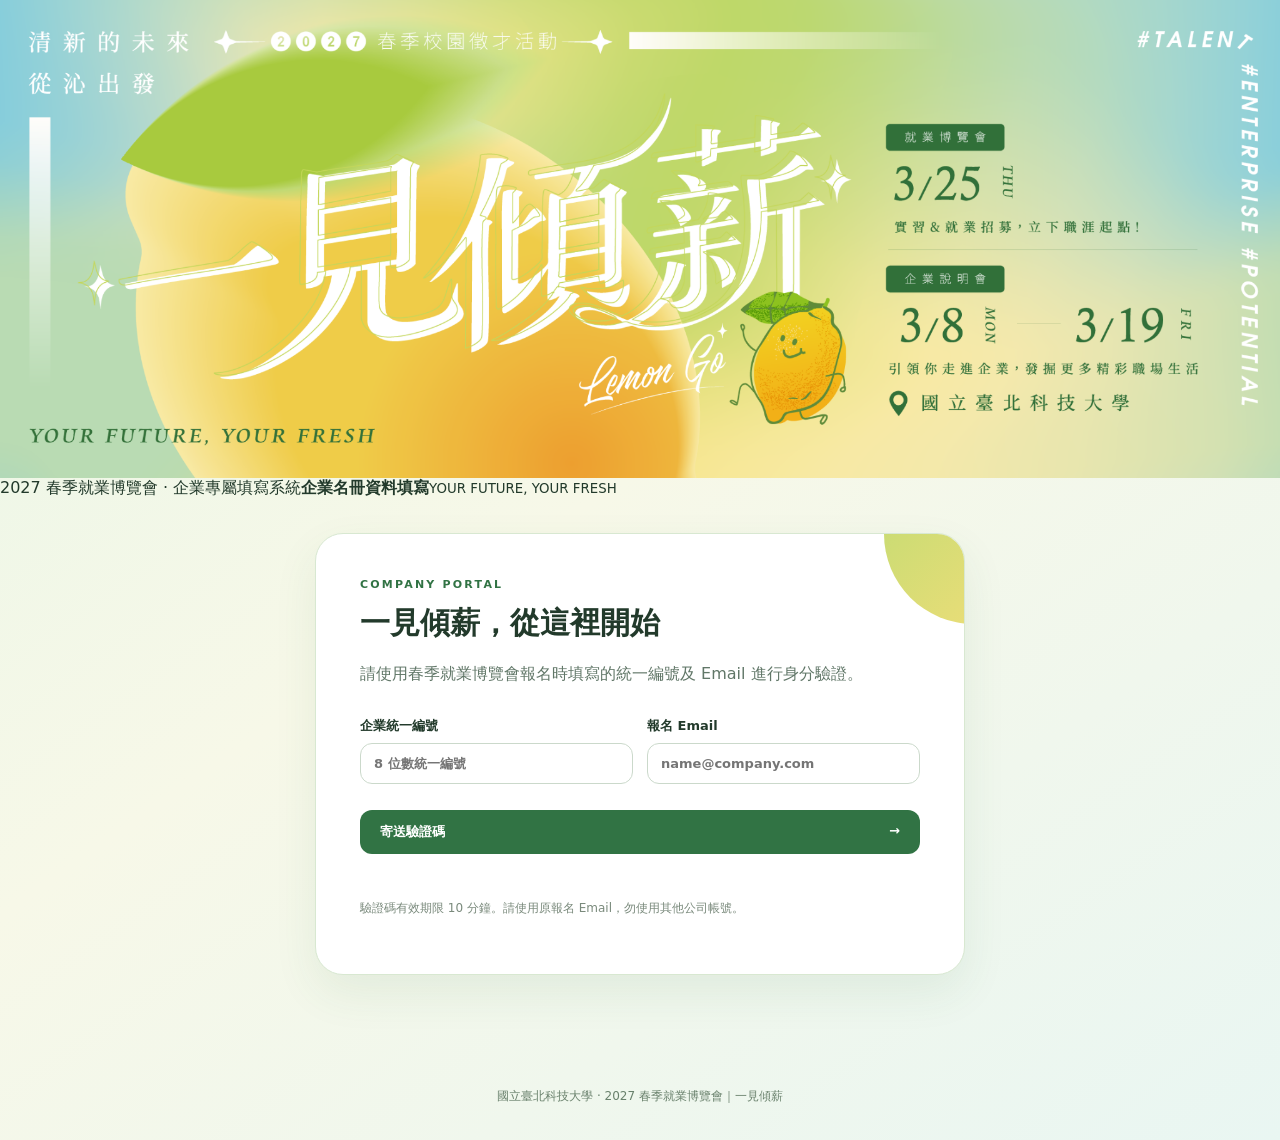
==== index.html @ 6a174ac6 "Update index.html" ====
<!doctype html><html lang="zh-Hant"><head><meta charset="utf-8"><meta name="viewport" content="width=device-width,initial-scale=1"><meta name="theme-color" content="#317344"><title>一見傾薪｜2027 春季企業名冊</title><link rel="stylesheet" href="style.css"></head><body>
<header class="hero"><div class="hero-inner"><img src="banner.png" alt="2027 春季就業博覽會 一見傾薪 主視覺"></div></header>
<div class="portal-heading"><span>2027 春季就業博覽會 · 企業專屬填寫系統</span><strong>企業名冊資料填寫</strong><small>YOUR FUTURE, YOUR FRESH</small><span id="userBadge" class="user-badge" hidden></span></div>
<main>
<section id="login" class="login-card"><div class="eyebrow">COMPANY PORTAL</div><h1>一見傾薪，從這裡開始</h1><p class="muted">請使用春季就業博覽會報名時填寫的統一編號及 Email 進行身分驗證。</p><div class="formgrid"><label>企業統一編號<input id="tax" inputmode="numeric" maxlength="8" autocomplete="off" placeholder="8 位數統一編號"></label><label>報名 Email<input id="email" type="email" placeholder="name@company.com"></label></div><button id="sendOtp" class="primary">寄送驗證碼 <span>→</span></button><div id="otpSection" hidden><div class="divider"></div><label>電子郵件驗證碼<input id="otp" inputmode="numeric" maxlength="6" placeholder="請輸入 6 位數驗證碼"></label><button id="verify" class="primary">驗證並進入編輯</button></div><p id="loginMsg" class="message" role="status"></p><p class="footnote">驗證碼有效期限 10 分鐘。請使用原報名 Email，勿使用其他公司帳號。</p></section>
<section id="workspace" hidden><div class="workspace-head"><div><div class="eyebrow">DIRECTORY EDITOR</div><h1 id="companyHeading">企業名冊資料</h1><p class="muted">完成填寫後，可預覽印刷版及線上版，並先儲存草稿。</p></div><div class="actionbar"><button id="saveDraft" class="secondary">儲存草稿</button><button id="submit" class="primary">正式送出 →</button><button id="logout" class="ghost">登出</button></div></div><div class="layout"><div class="editor">
<div class="section-title"><span>01</span><h2>企業基本資料</h2></div><div class="formgrid"><label>企業名稱<input id="companyName" disabled></label><label>徵才資訊網址<input id="recruitUrl" type="url" placeholder="https://...（產生 QR Code）"></label></div>
<label class="fieldlabel">產業類別 <em>單選</em></label><div id="industries" class="chips"></div>
<label class="fieldlabel">需求科系 <em>最多 6 項，亦可選不限科系</em></label><div id="departments" class="chips"></div><p class="tip">超過 6 項將自動切換為「不限科系」。</p>
<div class="section-title"><span>02</span><h2>企業介紹</h2></div><label>企業簡介 <em id="introCount">0 / 150</em><textarea id="intro" maxlength="150" rows="5" placeholder="請介紹企業理念、核心業務及人才發展方向"></textarea></label><label>員工福利與制度 <em id="benefitsCount">0 / 200</em><textarea id="benefits" maxlength="200" rows="5" placeholder="請簡述福利制度與工作環境"></textarea></label>
<div class="section-title"><span>03</span><h2>實習職缺 <small>最多 2 筆</small></h2></div><div id="internships"></div>
<div class="section-title"><span>04</span><h2>正職職缺 <small>最多 2 筆</small></h2></div><div id="fulltime"></div>
<p id="saveMsg" class="message" role="status"></p></div><aside class="preview"><div class="preview-bar"><div><div class="eyebrow">LIVE PREVIEW</div><h2>名冊即時預覽</h2></div><div class="tabs"><button id="tabPrint" class="active">B5 印刷版</button><button id="tabWeb">線上版</button></div></div><div id="previewPrint" class="paper"></div><div id="previewWeb" class="web-preview" hidden></div><p class="preview-note">預覽為版型示意；實際印刷分頁及 QR Code 請以輸出檔為準。</p></aside></div></section>
</main><footer>國立臺北科技大學 · 2027 春季就業博覽會｜一見傾薪</footer><script src="app.js"></script></body></html>
---- style.css ----
:root{--forest:#317344;--forest-dark:#245634;--lime:#a8cf42;--lemon:#f4d34e;--mint:#a4d5d0;--cream:#f9fbef;--ink:#223a2b;--line:#dce7d8}*{box-sizing:border-box}body{margin:0;color:var(--ink);background:linear-gradient(145deg,#e7f6e7 0,#f7f8e8 45%,#e9f6f2 100%);font-family:system-ui,-apple-system,'Noto Sans TC',sans-serif}button,input,textarea{font:inherit}button{cursor:pointer}.hero{height:245px;position:relative;overflow:hidden;background:#a4d5d0}.hero img{width:100%;height:100%;object-fit:cover;object-position:center 48%}.hero-label{position:absolute;right:3%;bottom:15px;background:rgba(250,254,234,.95);border-radius:18px;padding:12px 22px;box-shadow:0 12px 32px #215b2a22;display:flex;flex-direction:column;gap:3px}.hero-label span{font-size:12px;letter-spacing:.1em;color:var(--forest)}.hero-label strong{font-size:23px}.hero-label small{font-size:10px;letter-spacing:.14em}.topline{display:flex;justify-content:space-between;gap:12px;background:var(--forest);color:white;padding:11px max(24px,calc((100vw - 1380px)/2));font-size:12px;letter-spacing:.09em}main{max-width:1380px;margin:34px auto;padding:0 22px;min-height:54vh}.login-card{max-width:650px;margin:0 auto 65px;background:white;border:1px solid #d8e8d1;border-radius:28px;padding:44px;box-shadow:0 18px 45px #2d6e3b15;position:relative;overflow:hidden}.login-card:before{content:'';position:absolute;width:180px;height:180px;background:linear-gradient(135deg,var(--lime),var(--lemon));border-radius:50%;right:-100px;top:-90px;opacity:.75}.eyebrow{font-size:11px;letter-spacing:.2em;color:var(--forest);font-weight:800}.login-card h1,.workspace-head h1{font-size:30px;margin:12px 0}.muted{color:#617768;line-height:1.7}.formgrid{display:grid;grid-template-columns:1fr 1fr;gap:14px}label{display:block;font-size:13px;font-weight:700;margin:14px 0}label em{font-style:normal;font-weight:400;color:#64816c;font-size:12px;float:right}input,textarea{display:block;width:100%;margin-top:8px;padding:12px 13px;border:1px solid #cbd9cb;border-radius:12px;background:#fff;color:var(--ink);outline:none}input:focus,textarea:focus{border-color:var(--forest);box-shadow:0 0 0 3px #a8cf4244}input:disabled{background:#f3f7f0;color:#57745d}textarea{resize:vertical;line-height:1.6}.primary,.secondary,.ghost{border-radius:12px;padding:12px 19px;font-size:13px;font-weight:750;border:1px solid transparent}.primary{background:var(--forest);color:white}.primary:hover{background:var(--forest-dark)}.secondary{background:#eff7dc;border-color:#b7d67a;color:var(--forest-dark)}.ghost{background:white;border-color:#d5e2d0;color:var(--forest)}.primary:disabled,.secondary:disabled{opacity:.5;cursor:wait}.login-card>.primary{margin-top:12px;width:100%;display:flex;justify-content:space-between}.divider{height:1px;background:var(--line);margin:23px 0}.footnote,.tip,.preview-note{color:#7a8a7c;font-size:12px;line-height:1.7}.message{font-size:13px;min-height:18px;color:var(--forest);font-weight:650}.message.error{color:#ad4138}.workspace-head{display:flex;justify-content:space-between;align-items:center;gap:16px;margin-bottom:22px}.workspace-head h1{margin:8px 0 2px}.workspace-head .muted{margin:0}.actionbar{display:flex;gap:9px;flex-wrap:wrap}.layout{display:grid;grid-template-columns:minmax(350px,540px) minmax(400px,1fr);gap:22px;align-items:start}.editor,.preview{background:white;border-radius:22px;border:1px solid #dce8d7;padding:26px;box-shadow:0 12px 35px #2d6e3b0d}.editor{display:flex;flex-direction:column;gap:2px}.section-title{display:flex;align-items:center;gap:11px;border-top:1px solid var(--line);margin-top:22px;padding-top:18px}.section-title:first-child{border:0;margin:0;padding:0}.section-title span{display:grid;place-items:center;background:var(--lemon);color:var(--forest-dark);border-radius:50%;width:32px;height:32px;font-size:12px;font-weight:800}.section-title h2{font-size:17px;margin:0}.section-title small{font-size:12px;color:#748477;font-weight:400}.fieldlabel{margin:19px 0 9px}.chips{display:flex;flex-wrap:wrap;gap:8px}.chip{background:#f7faf4;border:1px solid #d5e3cc;color:#48684d;border-radius:100px;padding:8px 13px;font-size:12px}.chip.selected{background:var(--forest);color:#fff;border-color:var(--forest)}.tip{margin:7px 0}.job{background:#f7faf3;border:1px solid #e0eadb;border-radius:16px;padding:14px;margin:11px 0}.job-title{font-weight:800;font-size:13px;color:var(--forest)}.preview{position:sticky;top:16px}.preview-bar{display:flex;align-items:center;justify-content:space-between;gap:12px;margin-bottom:20px}.preview-bar h2{font-size:17px;margin:5px 0}.tabs{display:flex;gap:5px;background:#eef4e8;padding:4px;border-radius:11px}.tabs button{border:0;background:transparent;border-radius:8px;padding:9px 12px;font-size:12px;color:#57715d}.tabs button.active{background:white;box-shadow:0 2px 7px #2c4c2920;color:var(--forest);font-weight:800}.paper{width:min(100%,540px);aspect-ratio:176/250;margin:auto;background:#fff;border:1px solid #aaa;box-shadow:0 10px 25px #0002;color:#111;padding:8%;font-family:'Noto Serif TC',serif;overflow:auto}.paper h2{font-size:23px;margin:0 0 8px;max-width:75%;line-height:1.3}.print-head{display:flex;justify-content:space-between;align-items:flex-start;gap:8px;border-bottom:2px solid #111;padding-bottom:15px;margin-bottom:17px}.print-qr{width:100px;text-align:center;font:10px system-ui}.print-qr img{width:86px;height:86px;display:block;margin:auto}.print-section{margin:15px 0}.print-section h3{font-size:13px;margin:0 0 7px;border-bottom:1px solid #555;padding-bottom:5px}.print-section p{font-size:11px;line-height:1.7;white-space:pre-wrap;overflow-wrap:anywhere}.print-tags{display:flex;gap:5px;flex-wrap:wrap}.print-tags span{border:1px solid #555;border-radius:30px;padding:3px 8px;font:10px system-ui}.print-job{margin:8px 0;font-size:11px;line-height:1.5}.print-job b{display:block}.web-preview{background:linear-gradient(140deg,#f0f7df,#d7efdc);border-radius:20px;padding:24px;min-height:550px}.web-card{background:white;border-radius:20px;overflow:hidden;box-shadow:0 10px 26px #2a5d3220}.web-card .banner{background:linear-gradient(120deg,var(--mint),var(--lime),var(--lemon));padding:25px}.web-card .banner h2{font-size:25px;color:var(--forest-dark);margin:0}.web-card .content{padding:23px}.web-card h3{color:var(--forest);font-size:14px;margin:18px 0 7px}.web-card p{font-size:13px;line-height:1.7;white-space:pre-wrap;overflow-wrap:anywhere}.web-card .tag{display:inline-block;border-radius:30px;background:#eaf3d8;color:var(--forest-dark);padding:5px 10px;margin:3px;font-size:11px}.web-card .webjob{border-left:3px solid var(--lime);padding-left:12px;margin:12px 0;font-size:13px}.web-card a{color:var(--forest);overflow-wrap:anywhere}footer{text-align:center;font-size:12px;color:#69816c;padding:35px 15px} [hidden]{display:none!important}@media(max-width:980px){.layout{grid-template-columns:1fr}.preview{position:static}.hero{height:210px}.hero-label{right:15px}}@media(max-width:650px){.hero{height:155px}.hero-label{position:static;border-radius:0;padding:9px 20px;box-shadow:none}.hero-label strong{font-size:16px}.hero-label small{display:none}.topline{margin-top:58px;font-size:10px}.login-card{padding:26px 20px;border-radius:20px}.login-card h1{font-size:23px}.formgrid{grid-template-columns:1fr;gap:0}.workspace-head{display:block}.actionbar{margin-top:16px}.editor,.preview{padding:16px}.preview-bar{display:block}.tabs{width:max-content;margin-top:12px}.paper{padding:6%}}

/* V6.1: 完整展示 2048×764 春季主視覺，不裁切、不遮擋 */
.hero{height:auto;overflow:visible;background:transparent;display:flex;flex-direction:column}
.hero img{display:block;width:100%;height:auto;object-fit:contain;object-position:center}
.hero-label{position:static;right:auto;bottom:auto;width:100%;border-radius:0;box-shadow:none;background:linear-gradient(90deg,#eff7dc,#f4f9e8 60%,#e9f7f3);padding:17px max(24px,calc((100vw - 1380px)/2));display:flex;flex-direction:row;align-items:center;flex-wrap:wrap;gap:12px 24px}
.hero-label span{font-size:13px}.hero-label strong{font-size:22px}.hero-label small{margin-left:auto}
@media(max-width:980px){.hero{height:auto}.hero-label{right:auto}}
@media(max-width:650px){.hero{height:auto}.hero-label{position:static;padding:13px 18px;gap:4px 12px}.hero-label strong{font-size:18px}.hero-label small{display:none}.topline{margin-top:0}}
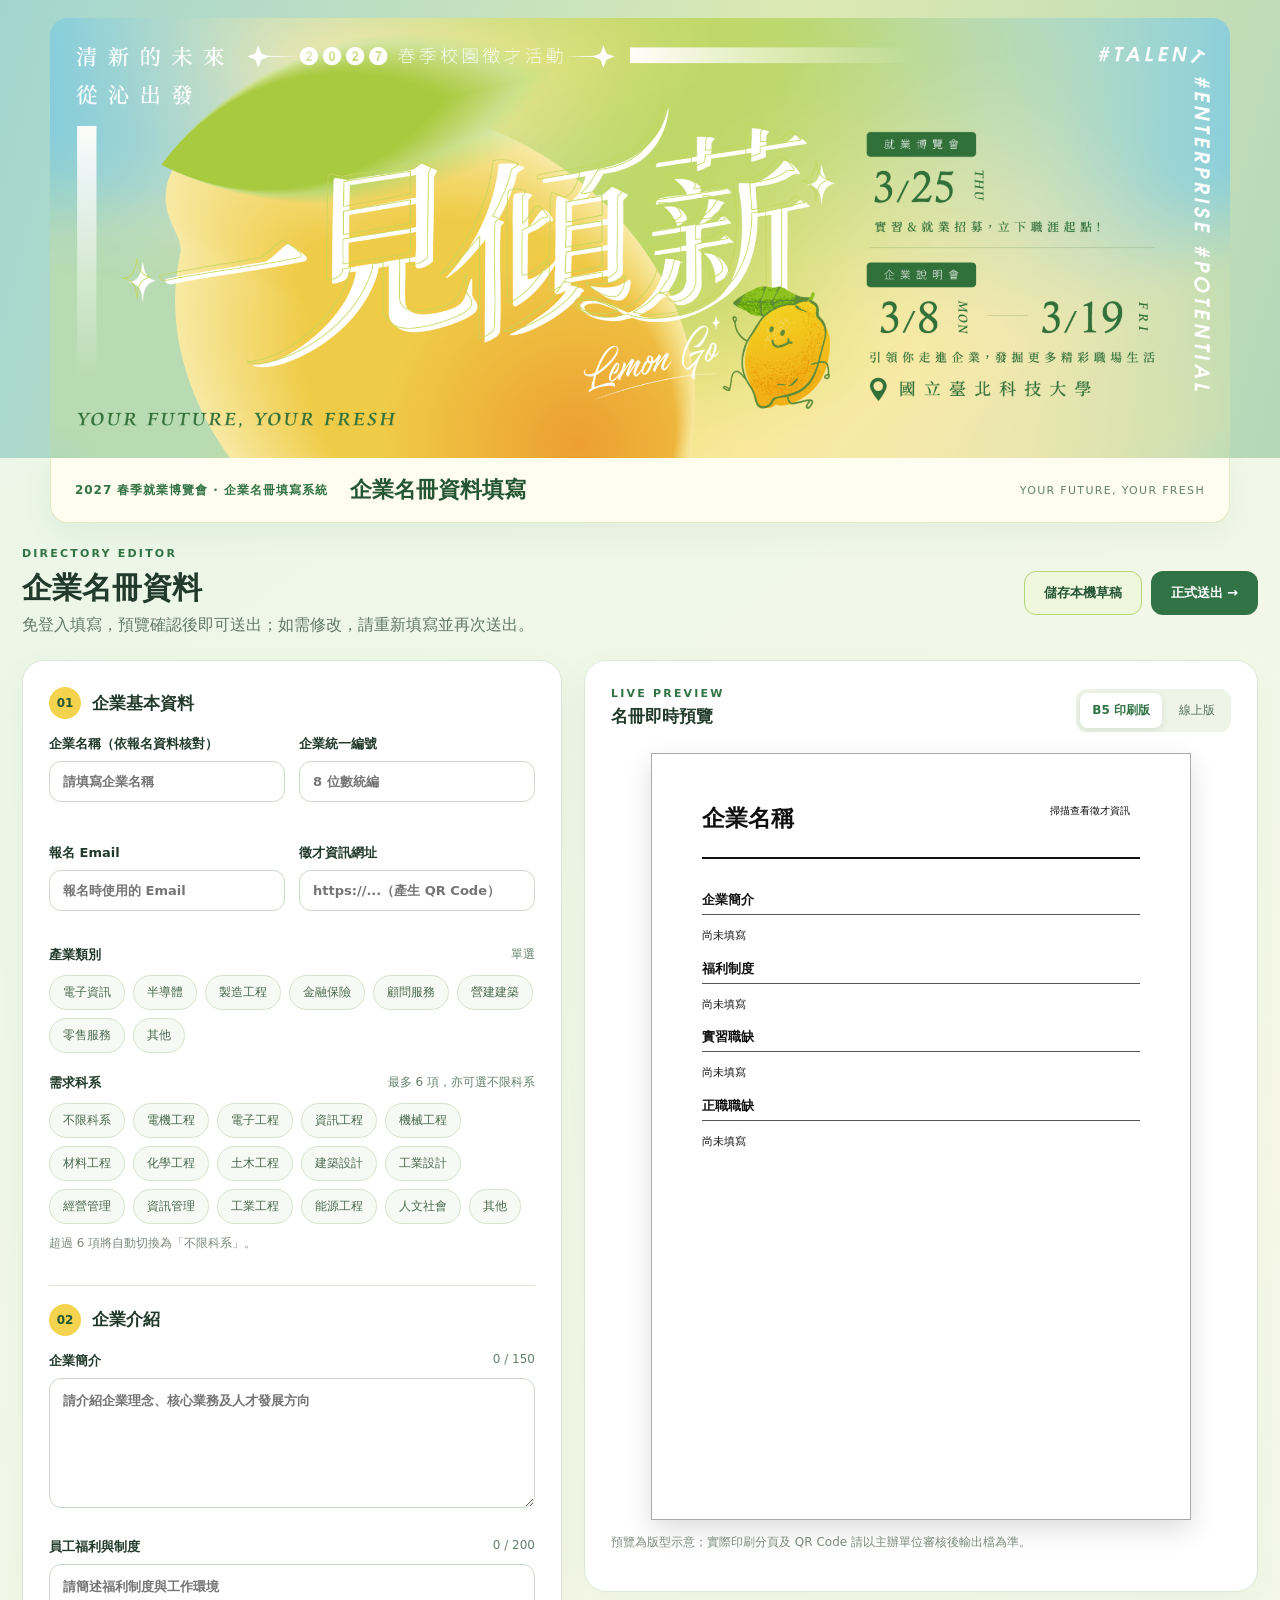
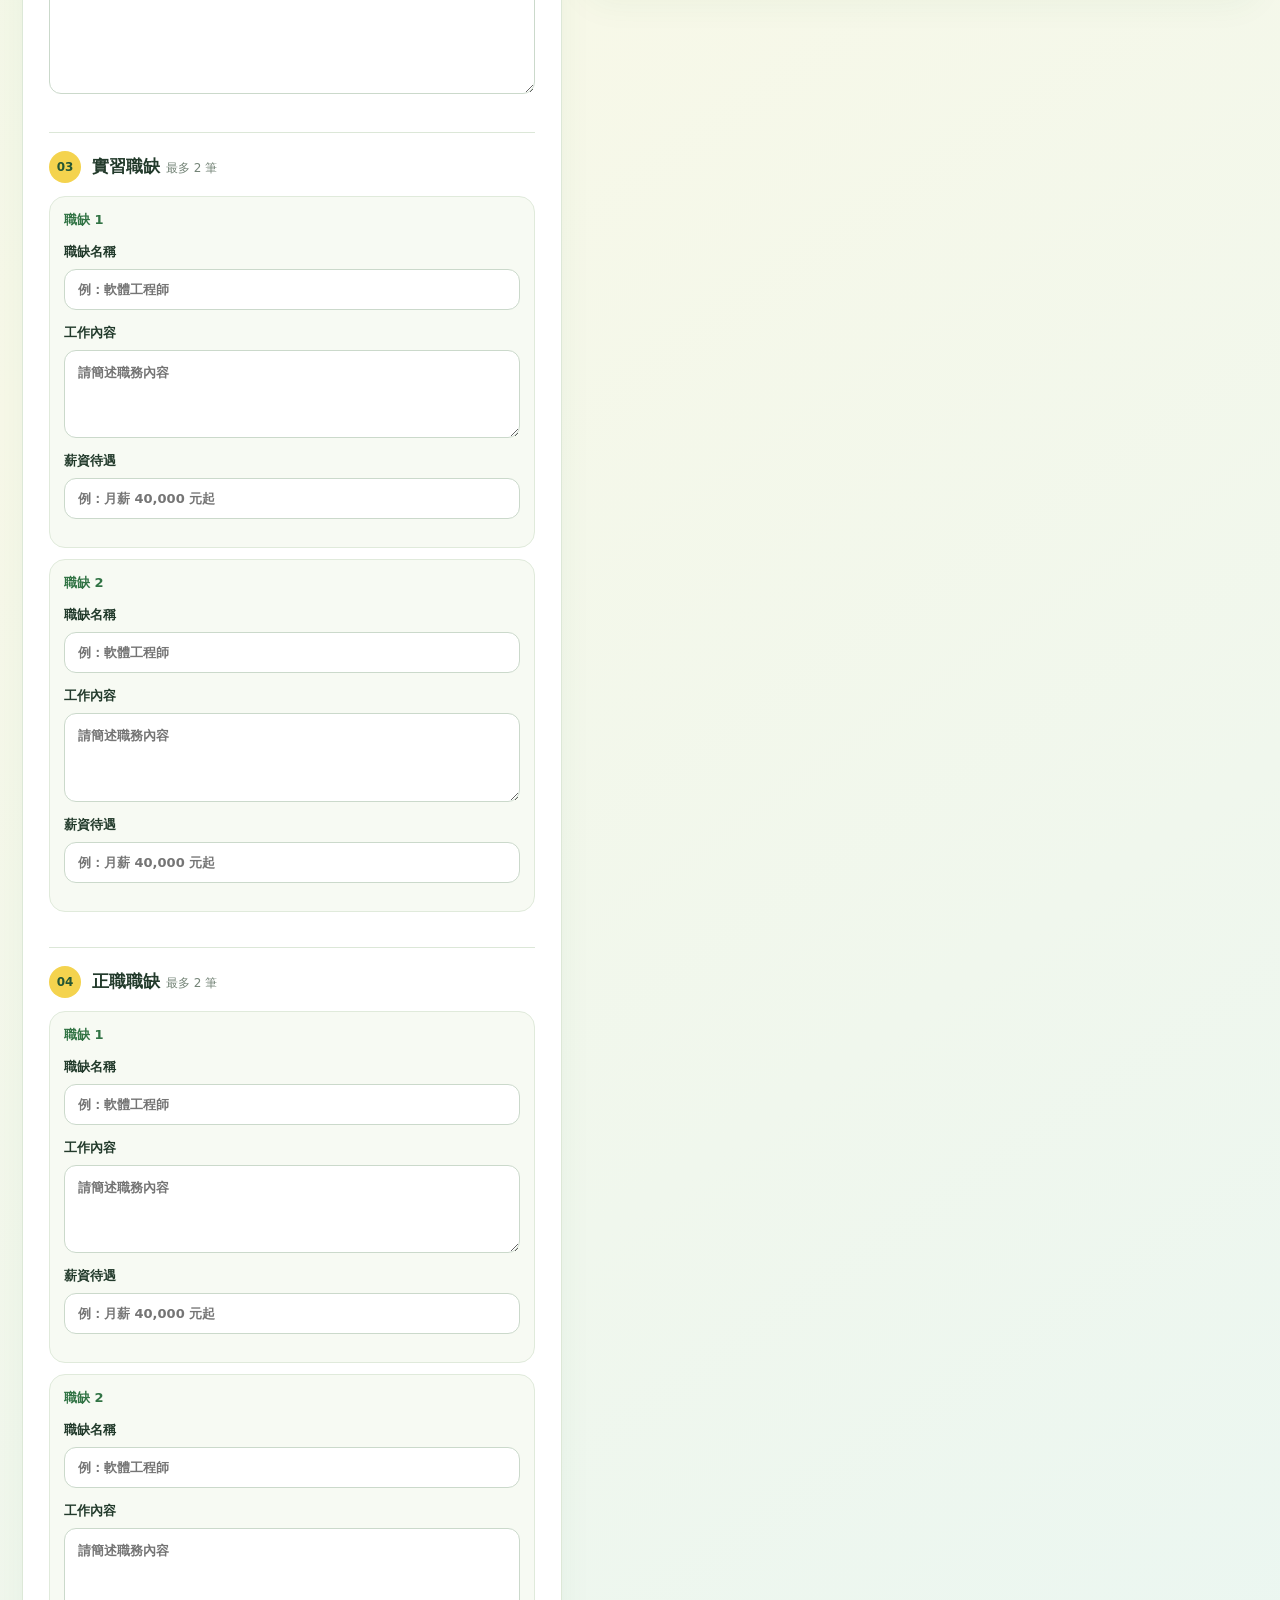
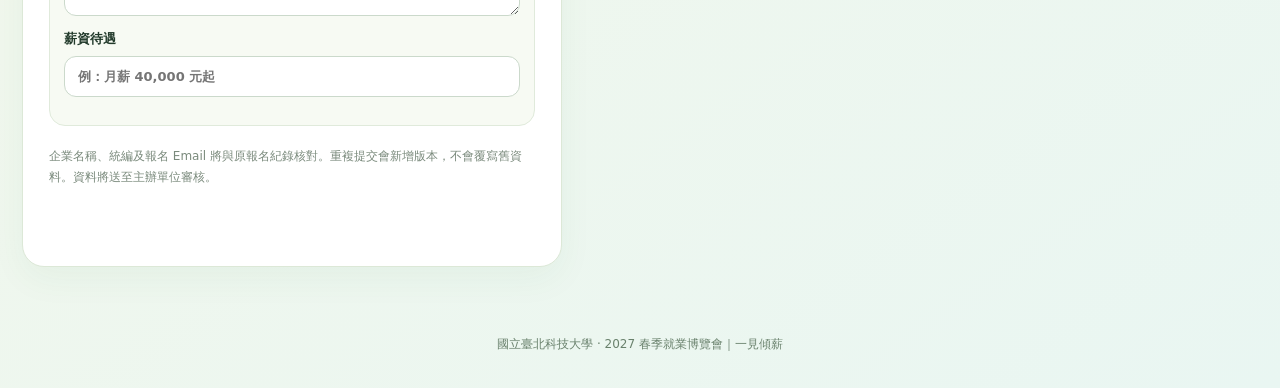
==== commit ab992d82: "Update index.html" ====
--- a/index.html
+++ b/index.html
@@ -1,14 +1,13 @@
 <!doctype html><html lang="zh-Hant"><head><meta charset="utf-8"><meta name="viewport" content="width=device-width,initial-scale=1"><meta name="theme-color" content="#317344"><title>一見傾薪｜2027 春季企業名冊</title><link rel="stylesheet" href="style.css"></head><body>
 <header class="hero"><div class="hero-inner"><img src="banner.png" alt="2027 春季就業博覽會 一見傾薪 主視覺"></div></header>
-<div class="portal-heading"><span>2027 春季就業博覽會 · 企業專屬填寫系統</span><strong>企業名冊資料填寫</strong><small>YOUR FUTURE, YOUR FRESH</small><span id="userBadge" class="user-badge" hidden></span></div>
+<div class="portal-heading"><span>2027 春季就業博覽會 · 企業名冊填寫系統</span><strong>企業名冊資料填寫</strong><small>YOUR FUTURE, YOUR FRESH</small></div>
 <main>
-<section id="login" class="login-card"><div class="eyebrow">COMPANY PORTAL</div><h1>一見傾薪，從這裡開始</h1><p class="muted">請使用春季就業博覽會報名時填寫的統一編號及 Email 進行身分驗證。</p><div class="formgrid"><label>企業統一編號<input id="tax" inputmode="numeric" maxlength="8" autocomplete="off" placeholder="8 位數統一編號"></label><label>報名 Email<input id="email" type="email" placeholder="name@company.com"></label></div><button id="sendOtp" class="primary">寄送驗證碼 <span>→</span></button><div id="otpSection" hidden><div class="divider"></div><label>電子郵件驗證碼<input id="otp" inputmode="numeric" maxlength="6" placeholder="請輸入 6 位數驗證碼"></label><button id="verify" class="primary">驗證並進入編輯</button></div><p id="loginMsg" class="message" role="status"></p><p class="footnote">驗證碼有效期限 10 分鐘。請使用原報名 Email，勿使用其他公司帳號。</p></section>
-<section id="workspace" hidden><div class="workspace-head"><div><div class="eyebrow">DIRECTORY EDITOR</div><h1 id="companyHeading">企業名冊資料</h1><p class="muted">完成填寫後，可預覽印刷版及線上版，並先儲存草稿。</p></div><div class="actionbar"><button id="saveDraft" class="secondary">儲存草稿</button><button id="submit" class="primary">正式送出 →</button><button id="logout" class="ghost">登出</button></div></div><div class="layout"><div class="editor">
-<div class="section-title"><span>01</span><h2>企業基本資料</h2></div><div class="formgrid"><label>企業名稱<input id="companyName" disabled></label><label>徵才資訊網址<input id="recruitUrl" type="url" placeholder="https://...（產生 QR Code）"></label></div>
+<section id="workspace"><div class="workspace-head"><div><div class="eyebrow">DIRECTORY EDITOR</div><h1 id="companyHeading">企業名冊資料</h1><p class="muted">免登入填寫，預覽確認後即可送出；如需修改，請重新填寫並再次送出。</p></div><div class="actionbar"><button id="saveDraft" class="secondary" type="button">儲存本機草稿</button><button id="submit" class="primary" type="button">正式送出 →</button></div></div><div class="layout"><div class="editor">
+<div class="section-title"><span>01</span><h2>企業基本資料</h2></div><div class="formgrid"><label>企業名稱（依報名資料核對）<input id="companyName" placeholder="請填寫企業名稱" maxlength="100" required></label><label>企業統一編號<input id="tax" inputmode="numeric" maxlength="8" placeholder="8 位數統編" required></label><label>報名 Email<input id="email" type="email" placeholder="報名時使用的 Email" required></label><label>徵才資訊網址<input id="recruitUrl" type="url" placeholder="https://...（產生 QR Code）"></label></div>
 <label class="fieldlabel">產業類別 <em>單選</em></label><div id="industries" class="chips"></div>
 <label class="fieldlabel">需求科系 <em>最多 6 項，亦可選不限科系</em></label><div id="departments" class="chips"></div><p class="tip">超過 6 項將自動切換為「不限科系」。</p>
 <div class="section-title"><span>02</span><h2>企業介紹</h2></div><label>企業簡介 <em id="introCount">0 / 150</em><textarea id="intro" maxlength="150" rows="5" placeholder="請介紹企業理念、核心業務及人才發展方向"></textarea></label><label>員工福利與制度 <em id="benefitsCount">0 / 200</em><textarea id="benefits" maxlength="200" rows="5" placeholder="請簡述福利制度與工作環境"></textarea></label>
 <div class="section-title"><span>03</span><h2>實習職缺 <small>最多 2 筆</small></h2></div><div id="internships"></div>
 <div class="section-title"><span>04</span><h2>正職職缺 <small>最多 2 筆</small></h2></div><div id="fulltime"></div>
-<p id="saveMsg" class="message" role="status"></p></div><aside class="preview"><div class="preview-bar"><div><div class="eyebrow">LIVE PREVIEW</div><h2>名冊即時預覽</h2></div><div class="tabs"><button id="tabPrint" class="active">B5 印刷版</button><button id="tabWeb">線上版</button></div></div><div id="previewPrint" class="paper"></div><div id="previewWeb" class="web-preview" hidden></div><p class="preview-note">預覽為版型示意；實際印刷分頁及 QR Code 請以輸出檔為準。</p></aside></div></section>
+<p class="tip">企業名稱、統編及報名 Email 將與原報名紀錄核對。重複提交會新增版本，不會覆寫舊資料。資料將送至主辦單位審核。</p><p id="saveMsg" class="message" role="status" aria-live="polite"></p></div><aside class="preview"><div class="preview-bar"><div><div class="eyebrow">LIVE PREVIEW</div><h2>名冊即時預覽</h2></div><div class="tabs"><button id="tabPrint" class="active">B5 印刷版</button><button id="tabWeb">線上版</button></div></div><div id="previewPrint" class="paper"></div><div id="previewWeb" class="web-preview" hidden></div><p class="preview-note">預覽為版型示意；實際印刷分頁及 QR Code 請以主辦單位審核後輸出檔為準。</p></aside></div></section>
 </main><footer>國立臺北科技大學 · 2027 春季就業博覽會｜一見傾薪</footer><script src="app.js"></script></body></html>
--- a/style.css
+++ b/style.css
@@ -7,3 +7,17 @@
 .hero-label span{font-size:13px}.hero-label strong{font-size:22px}.hero-label small{margin-left:auto}
 @media(max-width:980px){.hero{height:auto}.hero-label{right:auto}}
 @media(max-width:650px){.hero{height:auto}.hero-label{position:static;padding:13px 18px;gap:4px 12px}.hero-label strong{font-size:18px}.hero-label small{display:none}.topline{margin-top:0}}
+
+/* V6.2 — 置中完整主視覺，避免桌機被放大到佔滿首屏 */
+.hero{height:auto!important;display:block!important;overflow:hidden!important;background:linear-gradient(105deg,#a3d5d0,#dce9b2 58%,#b5d8b9)!important;padding:18px 24px 0!important}
+.hero-inner{max-width:1180px;margin:0 auto;overflow:hidden;border-radius:18px 18px 0 0}
+.hero img{display:block;width:100%!important;height:auto!important;max-height:none!important;object-fit:contain!important}
+.hero-label,.topline{display:none!important}
+.portal-heading{max-width:1180px;margin:0 auto;display:flex;align-items:center;flex-wrap:wrap;gap:10px 22px;padding:17px 24px;border-radius:0 0 18px 18px;background:#fffdf0;border:1px solid #e3e9c9;border-top:0;box-shadow:0 10px 30px #2d6e3b10}
+.portal-heading span:first-child{color:var(--forest);font-size:12px;font-weight:700;letter-spacing:.08em}
+.portal-heading strong{font-size:22px;color:var(--forest-dark)}
+.portal-heading small{margin-left:auto;color:#60846a;font-size:11px;letter-spacing:.12em}
+.portal-heading .user-badge{margin-left:auto}
+main{margin-top:24px!important}
+.login-card{margin-bottom:38px}
+@media(max-width:650px){.hero{padding:10px 10px 0!important}.hero-inner{border-radius:12px 12px 0 0}.portal-heading{margin:0 10px;padding:14px 16px;gap:4px 10px;border-radius:0 0 12px 12px}.portal-heading strong{font-size:19px}.portal-heading small{display:none}main{margin-top:18px!important}}
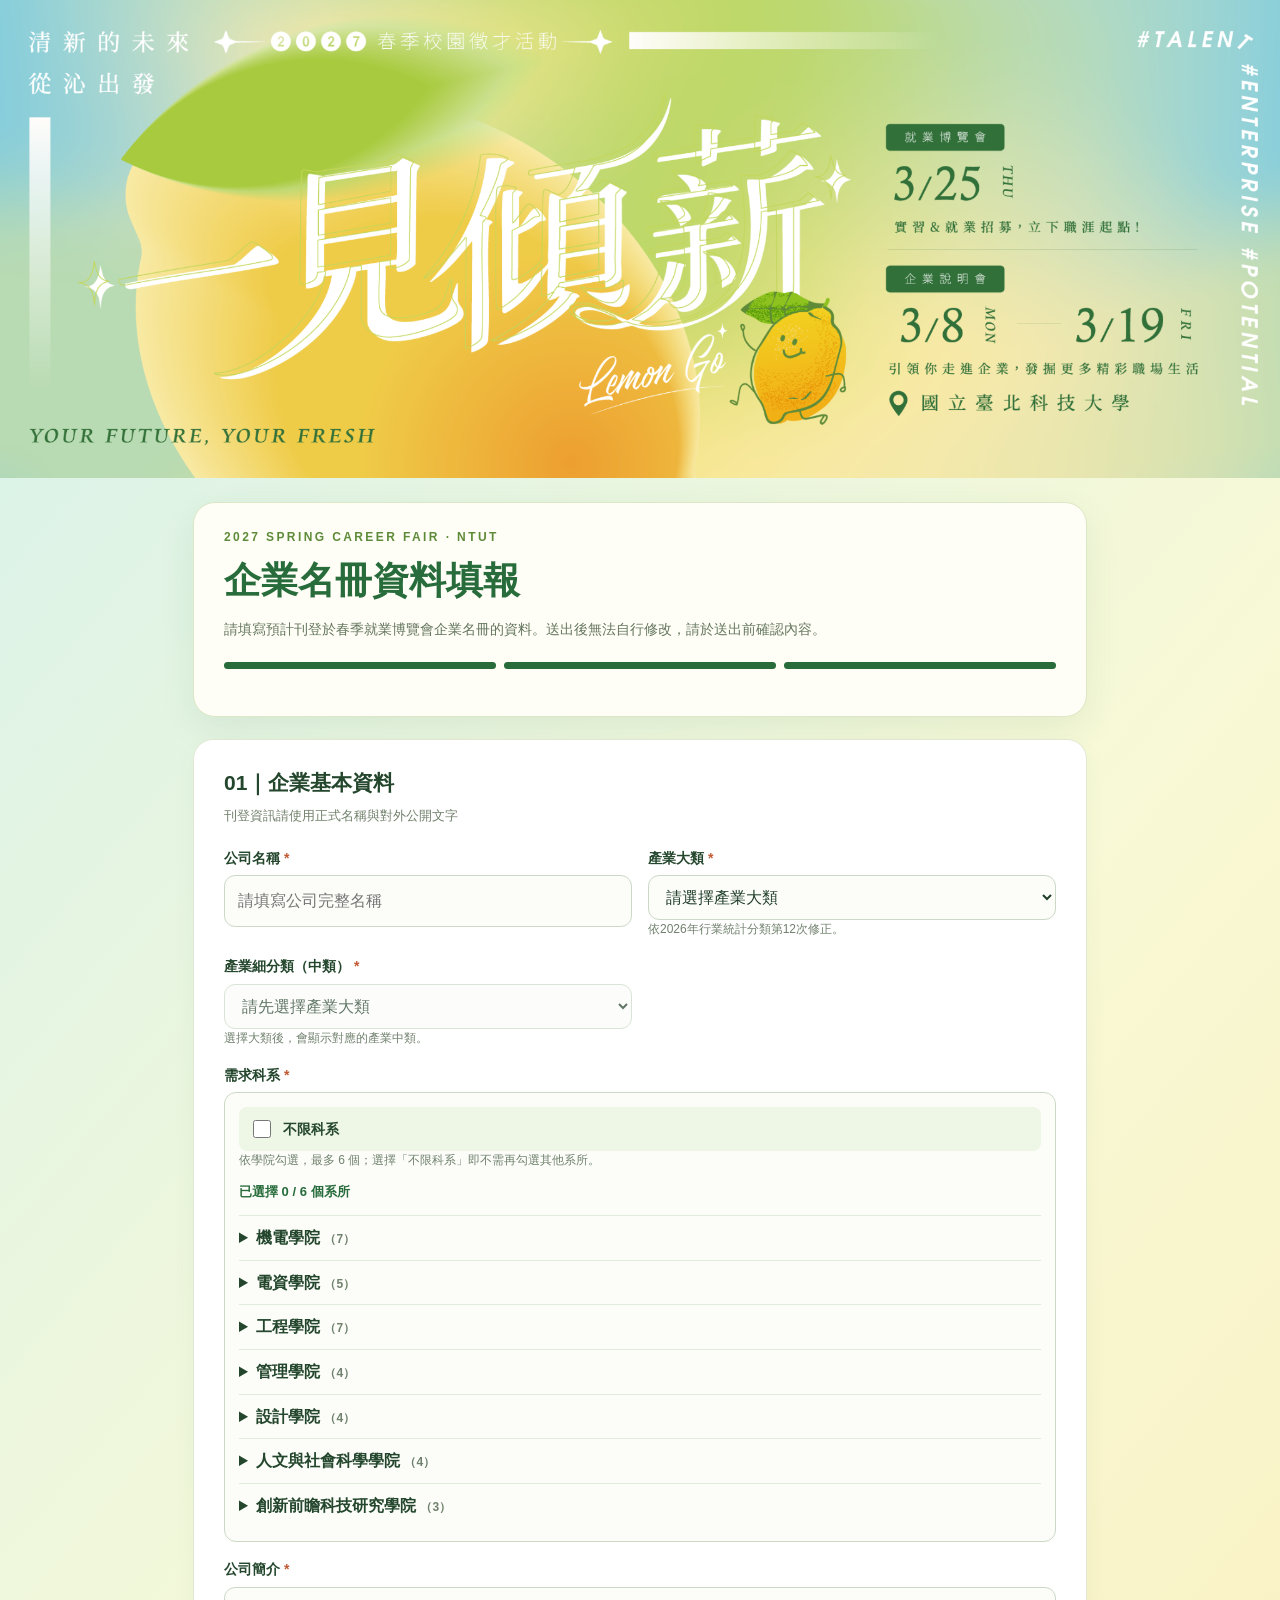
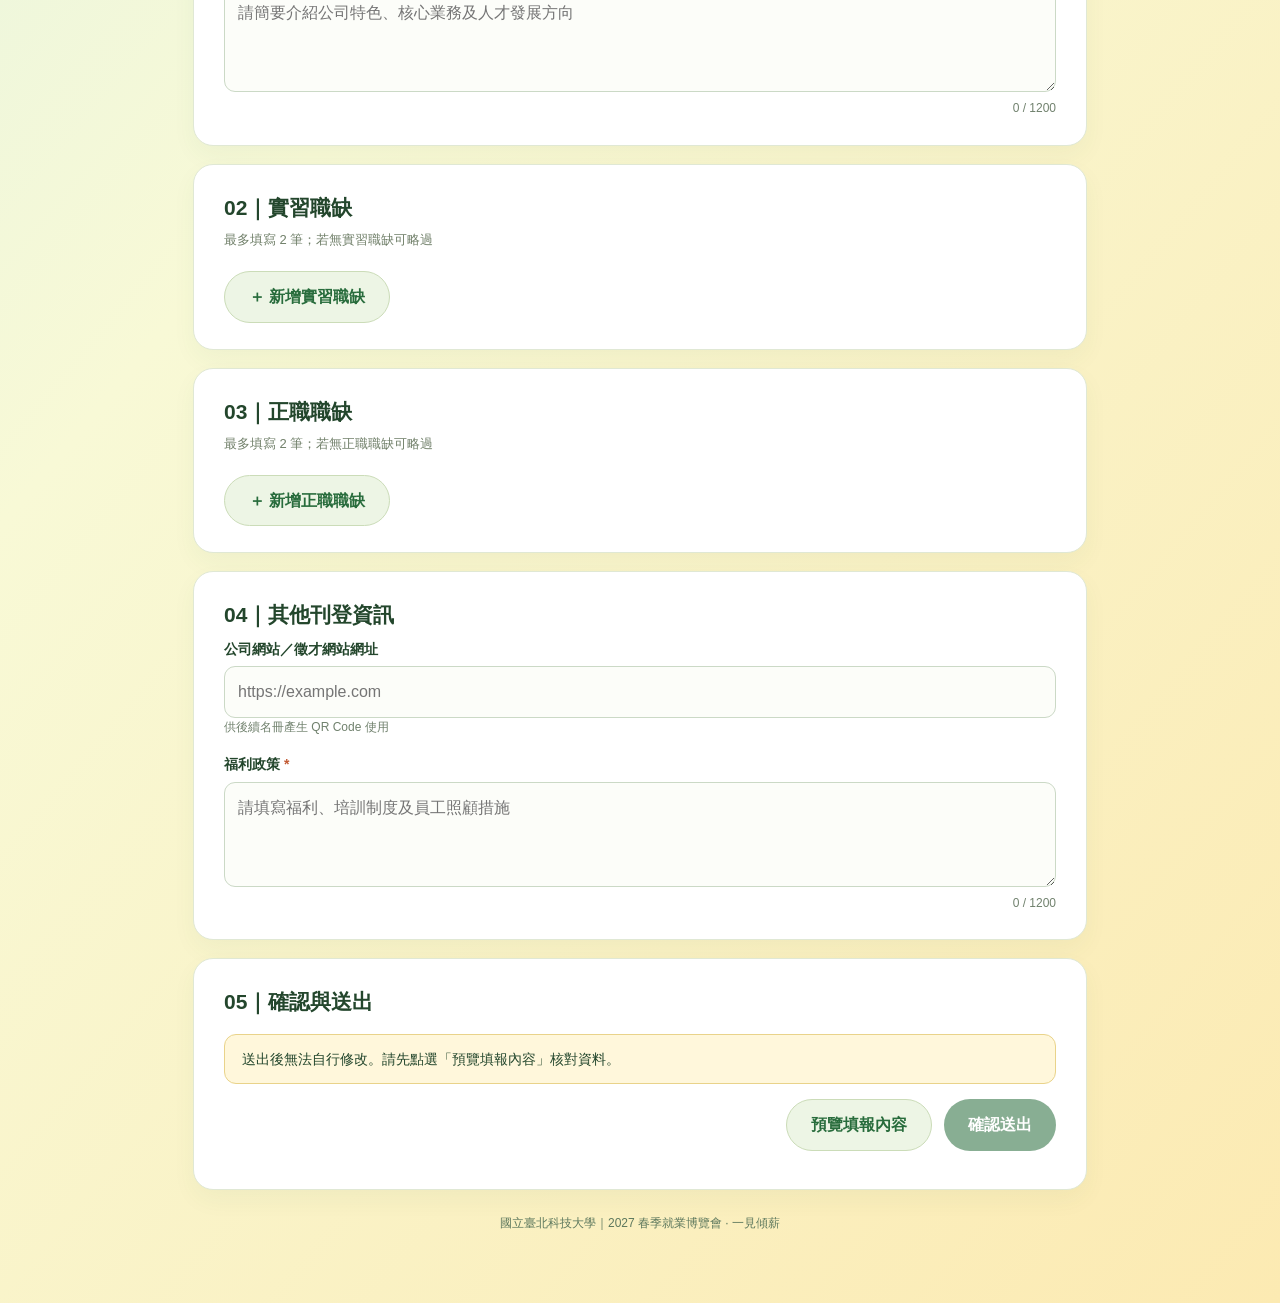
==== commit 9f1b08f9: "Update index.html" ====
--- a/index.html
+++ b/index.html
@@ -1,13 +1,54 @@
-<!doctype html><html lang="zh-Hant"><head><meta charset="utf-8"><meta name="viewport" content="width=device-width,initial-scale=1"><meta name="theme-color" content="#317344"><title>一見傾薪｜2027 春季企業名冊</title><link rel="stylesheet" href="style.css"></head><body>
-<header class="hero"><div class="hero-inner"><img src="banner.png" alt="2027 春季就業博覽會 一見傾薪 主視覺"></div></header>
-<div class="portal-heading"><span>2027 春季就業博覽會 · 企業名冊填寫系統</span><strong>企業名冊資料填寫</strong><small>YOUR FUTURE, YOUR FRESH</small></div>
-<main>
-<section id="workspace"><div class="workspace-head"><div><div class="eyebrow">DIRECTORY EDITOR</div><h1 id="companyHeading">企業名冊資料</h1><p class="muted">免登入填寫，預覽確認後即可送出；如需修改，請重新填寫並再次送出。</p></div><div class="actionbar"><button id="saveDraft" class="secondary" type="button">儲存本機草稿</button><button id="submit" class="primary" type="button">正式送出 →</button></div></div><div class="layout"><div class="editor">
-<div class="section-title"><span>01</span><h2>企業基本資料</h2></div><div class="formgrid"><label>企業名稱（依報名資料核對）<input id="companyName" placeholder="請填寫企業名稱" maxlength="100" required></label><label>企業統一編號<input id="tax" inputmode="numeric" maxlength="8" placeholder="8 位數統編" required></label><label>報名 Email<input id="email" type="email" placeholder="報名時使用的 Email" required></label><label>徵才資訊網址<input id="recruitUrl" type="url" placeholder="https://...（產生 QR Code）"></label></div>
-<label class="fieldlabel">產業類別 <em>單選</em></label><div id="industries" class="chips"></div>
-<label class="fieldlabel">需求科系 <em>最多 6 項，亦可選不限科系</em></label><div id="departments" class="chips"></div><p class="tip">超過 6 項將自動切換為「不限科系」。</p>
-<div class="section-title"><span>02</span><h2>企業介紹</h2></div><label>企業簡介 <em id="introCount">0 / 150</em><textarea id="intro" maxlength="150" rows="5" placeholder="請介紹企業理念、核心業務及人才發展方向"></textarea></label><label>員工福利與制度 <em id="benefitsCount">0 / 200</em><textarea id="benefits" maxlength="200" rows="5" placeholder="請簡述福利制度與工作環境"></textarea></label>
-<div class="section-title"><span>03</span><h2>實習職缺 <small>最多 2 筆</small></h2></div><div id="internships"></div>
-<div class="section-title"><span>04</span><h2>正職職缺 <small>最多 2 筆</small></h2></div><div id="fulltime"></div>
-<p class="tip">企業名稱、統編及報名 Email 將與原報名紀錄核對。重複提交會新增版本，不會覆寫舊資料。資料將送至主辦單位審核。</p><p id="saveMsg" class="message" role="status" aria-live="polite"></p></div><aside class="preview"><div class="preview-bar"><div><div class="eyebrow">LIVE PREVIEW</div><h2>名冊即時預覽</h2></div><div class="tabs"><button id="tabPrint" class="active">B5 印刷版</button><button id="tabWeb">線上版</button></div></div><div id="previewPrint" class="paper"></div><div id="previewWeb" class="web-preview" hidden></div><p class="preview-note">預覽為版型示意；實際印刷分頁及 QR Code 請以主辦單位審核後輸出檔為準。</p></aside></div></section>
-</main><footer>國立臺北科技大學 · 2027 春季就業博覽會｜一見傾薪</footer><script src="app.js"></script></body></html>
+<!doctype html><html lang="zh-Hant"><head><meta charset="utf-8"><meta name="viewport" content="width=device-width,initial-scale=1"><title>一見傾薪｜2027春季企業名冊填報</title><style>
+:root{--green:#286c3c;--lime:#c7db70;--yellow:#f5d44d;--ink:#23462c;--pale:#f7faef}*{box-sizing:border-box}body{margin:0;background:linear-gradient(130deg,#d4f1ed,#f8f9d6 48%,#fceab2);color:var(--ink);font-family:'Noto Sans TC','Microsoft JhengHei',sans-serif;line-height:1.6}header img{width:100%;display:block}main{max-width:930px;margin:0 auto;padding:24px 18px 70px}.intro{background:#fffef6;border-radius:22px;padding:25px 30px;margin:0 0 22px;box-shadow:0 12px 35px #286c3c16;border:1px solid #dce7c5}.eyebrow{font-size:12px;letter-spacing:.2em;font-weight:800;color:#5e8b39}h1{margin:4px 0;font-size:clamp(25px,4vw,37px);color:var(--green)}.note{color:#64765e;font-size:14px;margin:8px 0}.progress{display:flex;gap:8px;margin:22px 0}.progress span{height:7px;border-radius:10px;flex:1;background:#dce5cf}.progress span.on{background:var(--green)}section{background:white;border:1px solid #e0e8d4;border-radius:20px;padding:26px 30px;margin-bottom:18px;box-shadow:0 10px 25px #286c3c0c}h2{font-size:21px;margin:0 0 6px}h3{font-size:17px;margin:0}.sub{color:#71806a;font-size:13px;margin:0 0 20px}.grid{display:grid;grid-template-columns:1fr 1fr;gap:16px}.full{grid-column:1/-1}label{display:block;font-weight:700;font-size:14px;margin-bottom:6px}.req{color:#c25a33}input,textarea,select{width:100%;padding:12px 13px;border:1px solid #cbd9c6;border-radius:11px;background:#fcfdf9;font:inherit;color:#203d29}textarea{min-height:105px;resize:vertical}input:focus,textarea:focus,select:focus{outline:2px solid #a7d47c;border-color:#286c3c}.job{background:var(--pale);border:1px solid #dce8c8;border-radius:15px;padding:19px;margin:12px 0}.job-head{display:flex;justify-content:space-between;align-items:center;margin-bottom:12px}.job .grid{gap:12px}.muted{font-size:12px;color:#70816d}.button{background:var(--green);color:#fff;border:0;border-radius:30px;padding:12px 24px;font:inherit;font-weight:800;cursor:pointer}.button:disabled{opacity:.55;cursor:not-allowed}.secondary{background:#edf5e5;color:var(--green);border:1px solid #cbdcb8}.danger{background:transparent;color:#a14e32;border:0;cursor:pointer;font:inherit;font-size:13px}.actions{display:flex;gap:12px;justify-content:flex-end;flex-wrap:wrap}.warning{padding:13px 17px;border-radius:12px;background:#fff7db;border:1px solid #e9d38a;font-size:14px;margin:15px 0}.preview{white-space:pre-wrap;background:#f5f8ee;border-radius:12px;padding:18px;font-size:14px;max-height:420px;overflow:auto}.hidden{display:none!important}.department-picker{border:1px solid #cbd9c6;border-radius:12px;padding:14px;background:#fcfdf9}.checkline{display:flex;align-items:center;gap:9px;font-weight:500;margin:0;padding:7px 4px;cursor:pointer}.checkline input{width:18px;height:18px;accent-color:var(--green);flex:none}.all-line{font-weight:800;background:#eef6e5;border-radius:8px;padding:10px}.selection-count{font-size:13px;font-weight:800;color:var(--green);margin:12px 0}.dept-group{border-top:1px solid #e2eadb;padding:9px 0}.dept-group summary{cursor:pointer;font-weight:800}.dept-options{display:grid;grid-template-columns:repeat(2,minmax(0,1fr));gap:2px 14px;padding:8px 0}.counter{text-align:right;color:#70816d;font-size:12px}.status{margin:12px 0;font-weight:700}footer{text-align:center;color:#5d785d;font-size:12px;margin-top:24px}@media(max-width:650px){.grid,.dept-options{grid-template-columns:1fr}.full{grid-column:auto}section,.intro{padding:20px 18px}main{padding:15px 12px 45px}}
+</style></head><body><header><img src="banner.png" alt="2027春季校園徵才活動 一見傾薪主視覺"></header><main><div class="intro"><div class="eyebrow">2027 SPRING CAREER FAIR · NTUT</div><h1>企業名冊資料填報</h1><p class="note">請填寫預計刊登於春季就業博覽會企業名冊的資料。送出後無法自行修改，請於送出前確認內容。</p><div class="progress"><span class="on"></span><span class="on"></span><span class="on"></span></div></div><form id="form"><section><h2>01｜企業基本資料</h2><p class="sub">刊登資訊請使用正式名稱與對外公開文字</p><div class="grid"><div><label for="company">公司名稱 <b class="req">*</b></label><input id="company" name="company" required maxlength="100" placeholder="請填寫公司完整名稱"></div><div><label for="industryMajor">產業大類 <b class="req">*</b></label><select id="industryMajor" required><option value="">請選擇產業大類</option></select><div class="muted">依2026年行業統計分類第12次修正。</div></div><div><label for="industryMinor">產業細分類（中類） <b class="req">*</b></label><select id="industryMinor" required disabled><option value="">請先選擇產業大類</option></select><input type="hidden" id="industry" name="industry"><div class="muted">選擇大類後，會顯示對應的產業中類。</div></div><div class="full"><label for="departments">需求科系 <b class="req">*</b></label><div id="departmentPicker" class="department-picker"><label class="checkline all-line"><input type="checkbox" id="allDepartments" value="不限科系">不限科系</label><div class="muted">依學院勾選，最多 6 個；選擇「不限科系」即不需再勾選其他系所。</div><div id="departmentCount" class="selection-count" aria-live="polite">已選擇 0 / 6 個系所</div><details class="dept-group"><summary>機電學院 <span class="muted">（7）</span></summary><div class="dept-options"><label class="checkline"><input type="checkbox" class="dept-choice" value="機電科技博士班">機電科技博士班</label><label class="checkline"><input type="checkbox" class="dept-choice" value="製造科技研究所">製造科技研究所</label><label class="checkline"><input type="checkbox" class="dept-choice" value="自動化科技研究所">自動化科技研究所</label><label class="checkline"><input type="checkbox" class="dept-choice" value="機械工程系">機械工程系</label><label class="checkline"><input type="checkbox" class="dept-choice" value="車輛工程系">車輛工程系</label><label class="checkline"><input type="checkbox" class="dept-choice" value="能源與冷凍空調工程系">能源與冷凍空調工程系</label><label class="checkline"><input type="checkbox" class="dept-choice" value="五年制專科部智慧自動化工程科">五年制專科部智慧自動化工程科</label></div></details><details class="dept-group"><summary>電資學院 <span class="muted">（5）</span></summary><div class="dept-options"><label class="checkline"><input type="checkbox" class="dept-choice" value="電機工程系">電機工程系</label><label class="checkline"><input type="checkbox" class="dept-choice" value="電子工程系">電子工程系</label><label class="checkline"><input type="checkbox" class="dept-choice" value="光電工程系">光電工程系</label><label class="checkline"><input type="checkbox" class="dept-choice" value="資訊工程系">資訊工程系</label><label class="checkline"><input type="checkbox" class="dept-choice" value="太空系統工程研究所">太空系統工程研究所</label></div></details><details class="dept-group"><summary>工程學院 <span class="muted">（7）</span></summary><div class="dept-options"><label class="checkline"><input type="checkbox" class="dept-choice" value="土木工程系">土木工程系</label><label class="checkline"><input type="checkbox" class="dept-choice" value="分子科學與工程系">分子科學與工程系</label><label class="checkline"><input type="checkbox" class="dept-choice" value="環境工程與管理研究所">環境工程與管理研究所</label><label class="checkline"><input type="checkbox" class="dept-choice" value="資源工程研究所">資源工程研究所</label><label class="checkline"><input type="checkbox" class="dept-choice" value="材料科學與工程研究所">材料科學與工程研究所</label><label class="checkline"><input type="checkbox" class="dept-choice" value="化學工程與生物科技系">化學工程與生物科技系</label><label class="checkline"><input type="checkbox" class="dept-choice" value="材料及資源工程系">材料及資源工程系</label></div></details><details class="dept-group"><summary>管理學院 <span class="muted">（4）</span></summary><div class="dept-options"><label class="checkline"><input type="checkbox" class="dept-choice" value="管理學院管理博士班">管理學院管理博士班</label><label class="checkline"><input type="checkbox" class="dept-choice" value="資訊與財金管理系">資訊與財金管理系</label><label class="checkline"><input type="checkbox" class="dept-choice" value="工業工程與管理系">工業工程與管理系</label><label class="checkline"><input type="checkbox" class="dept-choice" value="經營管理系">經營管理系</label></div></details><details class="dept-group"><summary>設計學院 <span class="muted">（4）</span></summary><div class="dept-options"><label class="checkline"><input type="checkbox" class="dept-choice" value="設計學院設計博士班">設計學院設計博士班</label><label class="checkline"><input type="checkbox" class="dept-choice" value="建築系">建築系</label><label class="checkline"><input type="checkbox" class="dept-choice" value="工業設計系">工業設計系</label><label class="checkline"><input type="checkbox" class="dept-choice" value="互動設計系">互動設計系</label></div></details><details class="dept-group"><summary>人文與社會科學學院 <span class="muted">（4）</span></summary><div class="dept-options"><label class="checkline"><input type="checkbox" class="dept-choice" value="技術及職業教育研究所">技術及職業教育研究所</label><label class="checkline"><input type="checkbox" class="dept-choice" value="智慧財產權研究所">智慧財產權研究所</label><label class="checkline"><input type="checkbox" class="dept-choice" value="應用英文系">應用英文系</label><label class="checkline"><input type="checkbox" class="dept-choice" value="文化事業發展系">文化事業發展系</label></div></details><details class="dept-group"><summary>創新前瞻科技研究學院 <span class="muted">（3）</span></summary><div class="dept-options"><label class="checkline"><input type="checkbox" class="dept-choice" value="人工智慧科技碩、博士學位學程">人工智慧科技碩、博士學位學程</label><label class="checkline"><input type="checkbox" class="dept-choice" value="資訊安全碩、博士學位學程">資訊安全碩、博士學位學程</label><label class="checkline"><input type="checkbox" class="dept-choice" value="半導體科技碩士學位學程">半導體科技碩士學位學程</label></div></details></div><input type="hidden" id="departments" name="departments"></div><div class="full"><label for="intro">公司簡介 <b class="req">*</b></label><textarea id="intro" name="intro" required maxlength="1200" placeholder="請簡要介紹公司特色、核心業務及人才發展方向"></textarea><div class="counter" id="introCount">0 / 1200</div></div></div></section><section><h2>02｜實習職缺</h2><p class="sub">最多填寫 2 筆；若無實習職缺可略過</p><div id="internships"></div><button type="button" class="button secondary" id="addIntern">＋ 新增實習職缺</button></section><section><h2>03｜正職職缺</h2><p class="sub">最多填寫 2 筆；若無正職職缺可略過</p><div id="positions"></div><button type="button" class="button secondary" id="addPosition">＋ 新增正職職缺</button></section><section><h2>04｜其他刊登資訊</h2><div class="grid"><div class="full"><label for="website">公司網站／徵才網站網址</label><input id="website" name="website" placeholder="https://example.com"><div class="muted">供後續名冊產生 QR Code 使用</div></div><div class="full"><label for="benefits">福利政策 <b class="req">*</b></label><textarea id="benefits" name="benefits" required maxlength="1200" placeholder="請填寫福利、培訓制度及員工照顧措施"></textarea><div class="counter" id="benefitsCount">0 / 1200</div></div></div></section><section><h2>05｜確認與送出</h2><div class="warning">送出後無法自行修改。請先點選「預覽填報內容」核對資料。</div><div class="actions"><button type="button" class="button secondary" id="previewBtn">預覽填報內容</button><button type="submit" class="button" id="submitBtn" disabled>確認送出</button></div><p id="status" class="status" role="status"></p></section></form><section id="previewSection" class="hidden"><h2>填報資料預覽</h2><p class="sub">請逐項確認資料，尤其是薪資與職缺內容</p><div id="previewContent" class="preview"></div><div class="actions" style="margin-top:18px"><button type="button" class="button secondary" id="backBtn">返回修改</button><button type="button" class="button" id="confirmBtn">資料無誤，確認送出</button></div></section><footer>國立臺北科技大學｜2027 春季就業博覽會 · 一見傾薪</footer></main><script>
+'use strict';
+// 部署 GAS 後，將 Web App /exec 網址填入此處。尚未設定時只提供預覽，不會假裝提交成功。
+const GAS_ENDPOINT='https://script.google.com/macros/s/AKfycbw4jzzyRGTMjcP0jKxZdXVl8fsBmkWDsJTqpjxzxdIzi78tINbIwVWZf7S0r9iLbICD/exec';
+const $=id=>document.getElementById(id);let previewReady=false;let sending=false;
+function addJob(kind){const wrap=$(kind),n=wrap.children.length;if(n>=2)return;const el=document.createElement('div');el.className='job';el.innerHTML=`<div class="job-head"><h3>${kind==='internships'?'實習':'正職'}職缺 ${n+1}</h3><button type="button" class="danger">移除此職缺</button></div><div class="grid"><div class="full"><label>職缺名稱 <b class="req">*</b></label><input data-field="title" maxlength="120" required placeholder="請輸入職缺名稱"></div><div class="full"><label>工作內容 <b class="req">*</b></label><textarea data-field="description" maxlength="1000" required placeholder="請說明工作職責與職務內容"></textarea></div><div class="full"><label>薪資 <b class="req">*</b></label><input data-field="salary" maxlength="120" required placeholder="例：月薪 NT$40,000 起／依公司規定"></div></div>`;el.querySelector('.danger').onclick=()=>{el.remove();renumber(kind);invalidate()};el.addEventListener('input',invalidate);wrap.append(el);renumber(kind);invalidate()}
+function renumber(kind){[...$(kind).children].forEach((e,i)=>e.querySelector('h3').textContent=`${kind==='internships'?'實習':'正職'}職缺 ${i+1}`);$(kind==='internships'?'addIntern':'addPosition').disabled=$(kind).children.length>=2}
+function invalidate(){previewReady=false;$('submitBtn').disabled=true;$('previewSection').classList.add('hidden');$('status').textContent=''}
+function jobs(kind){return [...$(kind).children].map(el=>Object.fromEntries(['title','description','salary'].map(k=>[k,el.querySelector(`[data-field="${k}"]`).value.trim()]))) }
+
+const INDUSTRY_TREE = {"A":["農、林、漁、牧業",["01 農、牧業","02 林業","03 漁業"]],"B":["礦業及土石採取業",["05 石油及天然氣礦業","06 砂、石採取及其他礦業"]],"C":["製造業",["08 食品及飼品製造業","09 飲料製造業","10 菸草製造業","11 紡織業","12 成衣及服飾品製造業","13 皮革、毛皮及其製品製造業","14 木竹製品製造業","15 紙漿、紙及紙製品製造業","16 印刷及資料儲存媒體複製業","17 石油及煤製品製造業","18 化學材料及肥料製造業","19 其他化學製品製造業","20 藥品及醫用化學製品製造業","21 橡膠製品製造業","22 塑膠製品製造業","23 非金屬礦物製品製造業","24 基本金屬製造業","25 金屬製品製造業","26 電子零組件製造業","27 電腦、電子產品及光學製品製造業","28 電力設備及配備製造業","29 機械設備製造業","30 汽車及其零件製造業","31 其他運輸工具及其零件製造業","32 家具製造業","33 其他製造業","34 產業用機械設備維修及安裝業"]],"D":["電力及燃氣供應業",["35 電力及燃氣供應業"]],"E":["用水供應及污染整治業",["36 用水供應業","37 廢水及污水處理業","38 廢棄物清除、處理及資源物回收處理業","39 污染整治業"]],"F":["營建工程業",["41 建築工程業","42 土木工程業","43 專門營造業"]],"G":["批發及零售業",["45 批發業","47 零售業"]],"H":["運輸及倉儲業",["49 陸上運輸業","50 水上運輸業","51 航空運輸業","52 運輸輔助業","53 倉儲業","54 郵政及遞送服務業"]],"I":["住宿及餐飲業",["55 住宿業","56 餐飲業"]],"J":["出版及影音等內容傳播業",["58 出版業","59 影片及電視節目業；聲音錄製及音樂發行業","60 廣播、電視節目編排及傳播業"]],"K":["電信及資訊服務業",["61 電信業","62 電腦程式設計、諮詢及相關服務業","63 資訊服務業"]],"L":["金融及保險業",["64 金融服務業","65 保險業","66 證券期貨及金融輔助業"]],"M":["不動產業",["67 不動產開發業","68 不動產經營及相關服務業"]],"N":["專業、科學及技術服務業",["69 法律及會計服務業","70 企業總管理機構及管理顧問業","71 建築、工程服務及技術檢測、分析服務業","72 研究發展服務業","73 廣告業及市場研究業","74 專門設計業","75 獸醫業","76 其他專業、科學及技術服務業"]],"O":["支援服務業",["77 租賃業","78 人力仲介及供應業","79 旅行及其他相關服務業","80 保全及偵探業","81 建築物及綠化服務業","82 行政支援服務業"]],"P":["公共行政及國防；強制性社會安全",["83 公共行政及國防","84 強制性社會安全"]],"Q":["教育業",["85 教育業"]],"R":["醫療保健及社會工作服務業",["86 醫療保健業","87 居住型照顧服務業","88 其他社會工作服務業"]],"S":["藝術、運動及休閒服務業",["90 創作及藝術表演業","91 圖書館、檔案保存、博物館及類似機構","92 博弈業","93 運動、娛樂及休閒服務業"]],"T":["其他服務業",["94 宗教、職業及類似組織","95 個人及家庭用品維修業","96 未分類其他服務業"]]};
+function updateIndustryMinor(){const major=$('industryMajor').value,minor=$('industryMinor');minor.replaceChildren(new Option(major?'請選擇產業細分類':'請先選擇產業大類',''));minor.disabled=!major;if(major){INDUSTRY_TREE[major][1].forEach(x=>minor.add(new Option(x,x)))}updateIndustryValue()}
+function updateIndustryValue(){const major=$('industryMajor').value,minor=$('industryMinor').value;$('industry').value=major&&minor?`${major}｜${INDUSTRY_TREE[major][0]}／${minor}`:'';invalidate()}
+Object.entries(INDUSTRY_TREE).forEach(([code,[label]])=>$('industryMajor').add(new Option(`${code}｜${label}`,code)));
+function getData(){return {company:$('company').value.trim(),industry:$('industry').value.trim(),departments:$('departments').value.trim(),intro:$('intro').value.trim(),internships:jobs('internships'),positions:jobs('positions'),website:$('website').value.trim(),benefits:$('benefits').value.trim()}}
+function valid(){if(!$('departments').value){$('status').textContent='請選擇需求科系（最多六個），或勾選不限科系。';$('departmentPicker').scrollIntoView({behavior:'smooth',block:'center'});return false}if(!$('form').reportValidity())return false;if(!$('industry').value){$('status').textContent='請完成產業大類與細分類選擇';return false;}const url=$('website').value.trim();if(url){try{const u=new URL(/^https?:\/\//i.test(url)?url:'https://'+url);if(!['http:','https:'].includes(u.protocol)||!u.hostname.includes('.'))throw Error()}catch(e){$('status').textContent='請輸入有效的公司網站網址';$('website').focus();return false}}return true}
+function renderPreview(){if(!valid())return;const d=getData();const lines=[`公司名稱：${d.company}`,`產業類別：${d.industry}`,`需求科系：${d.departments}`,`公司簡介：${d.intro}`];for(const [label,items] of [['實習',d.internships],['正職',d.positions]]){lines.push(`\n${label}職缺：${items.length} 筆`);items.forEach((j,i)=>lines.push(`${i+1}. ${j.title}\n工作內容：${j.description}\n薪資：${j.salary}`))}lines.push(`\n網站連結：${d.website||'未填寫'}`,`福利政策：${d.benefits}`);$('previewContent').textContent=lines.join('\n');$('previewSection').classList.remove('hidden');previewReady=true;$('submitBtn').disabled=false;$('previewSection').scrollIntoView({behavior:'smooth',block:'start'})}
+function submitToGAS(payload){
+ return new Promise((resolve,reject)=>{
+  const nonce=crypto.randomUUID ? crypto.randomUUID() : String(Date.now())+Math.random();
+  const iframe=document.createElement('iframe');iframe.name='rosterSubmitFrame';iframe.style.display='none';
+  const f=document.createElement('form');f.method='POST';f.action=GAS_ENDPOINT;f.target=iframe.name;f.style.display='none';
+  const add=(name,value)=>{const input=document.createElement('input');input.type='hidden';input.name=name;input.value=value;f.append(input)};
+  add('payload',JSON.stringify(payload));add('nonce',nonce);add('requestId',submissionId);
+  let done=false;
+  const clean=()=>{window.removeEventListener('message',receive);clearTimeout(timeout);f.remove();iframe.remove()};
+  const receive=event=>{if(event.source!==iframe.contentWindow)return;const msg=event.data;if(!msg||msg.type!=='NTUT_ROSTER_RESULT'||msg.nonce!==nonce)return;done=true;clean();resolve(msg.result)};
+  window.addEventListener('message',receive);
+  const timeout=setTimeout(()=>{if(!done){clean();reject(new Error('逾時，無法確認是否寫入；請聯絡承辦單位核對'))}},45000);
+  document.body.append(iframe,f);f.submit();
+ });
+}
+const submissionId=crypto.randomUUID ? crypto.randomUUID() : String(Date.now())+'-'+Math.random();
+async function submitData(){
+ if(sending||!previewReady||!valid())return;
+ if(!GAS_ENDPOINT){$('status').textContent='尚未設定 GAS 接收網址，資料不會送出。';return}
+ if(!confirm('確定送出企業名冊資料？送出後無法自行修改。'))return;
+ sending=true;$('confirmBtn').disabled=true;$('submitBtn').disabled=true;
+ $('status').textContent='資料送出中，請勿關閉頁面…';
+ try{
+  const result=await submitToGAS(getData());
+  if(!result||result.success!==true)throw Error(result?.message||'後端未確認寫入成功');
+  $('status').textContent='填報成功！編號：'+result.receipt;
+  $('form').querySelectorAll('input,textarea,select,button').forEach(el=>el.disabled=true);
+  $('previewSection').classList.add('hidden');
+ }catch(err){$('status').textContent='送出未完成或無法確認：'+err.message+'。請先向承辦單位確認，避免重複填報。'}
+ finally{sending=false;$('confirmBtn').disabled=false;if(!$('status').textContent.startsWith('填報成功'))$('submitBtn').disabled=false}
+}
+function syncDepartments(){const all=$('allDepartments');const selected=[...document.querySelectorAll('.dept-choice:checked')];$('departments').value=all.checked?'不限科系':selected.map(x=>x.value).join('、');$('departmentCount').textContent=all.checked?'已選擇：不限科系':`已選擇 ${selected.length} / 6 個系所`;document.querySelectorAll('.dept-choice:not(:checked)').forEach(x=>x.disabled=all.checked||selected.length>=6);invalidate()}
+$('allDepartments').addEventListener('change',()=>{if($('allDepartments').checked)document.querySelectorAll('.dept-choice').forEach(x=>x.checked=false);syncDepartments()});document.querySelectorAll('.dept-choice').forEach(x=>x.addEventListener('change',()=>{if(x.checked)$('allDepartments').checked=false;syncDepartments()}));$('industryMajor').addEventListener('change',updateIndustryMinor);$('industryMinor').addEventListener('change',updateIndustryValue);
+$('addIntern').onclick=()=>addJob('internships');$('addPosition').onclick=()=>addJob('positions');$('previewBtn').onclick=renderPreview;$('backBtn').onclick=()=>{$('previewSection').classList.add('hidden');$('form').scrollIntoView({behavior:'smooth'})};$('confirmBtn').onclick=submitData;$('form').onsubmit=e=>{e.preventDefault();submitData()};$('form').addEventListener('input',e=>{if(e.target.id==='intro'||e.target.id==='benefits')$(e.target.id+'Count').textContent=`${e.target.value.length} / 1200`;invalidate()});
+</script></body></html>
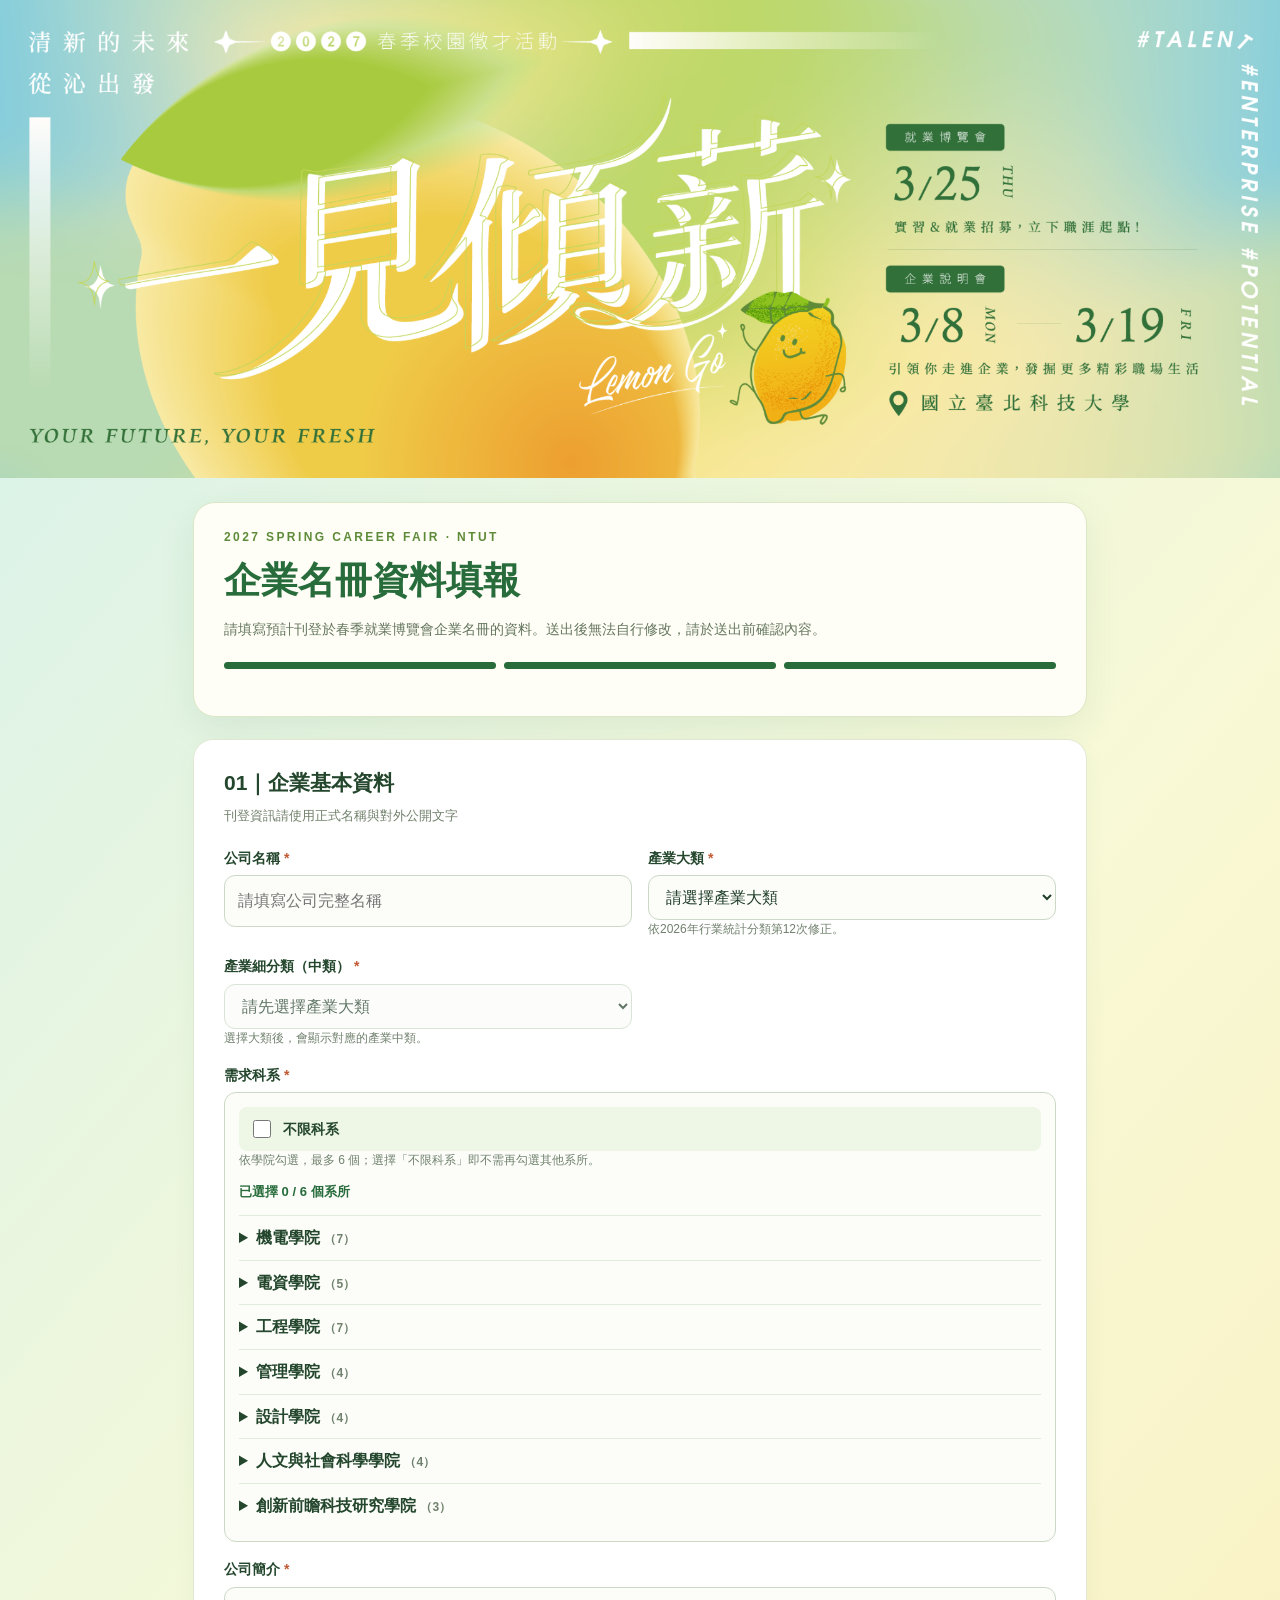
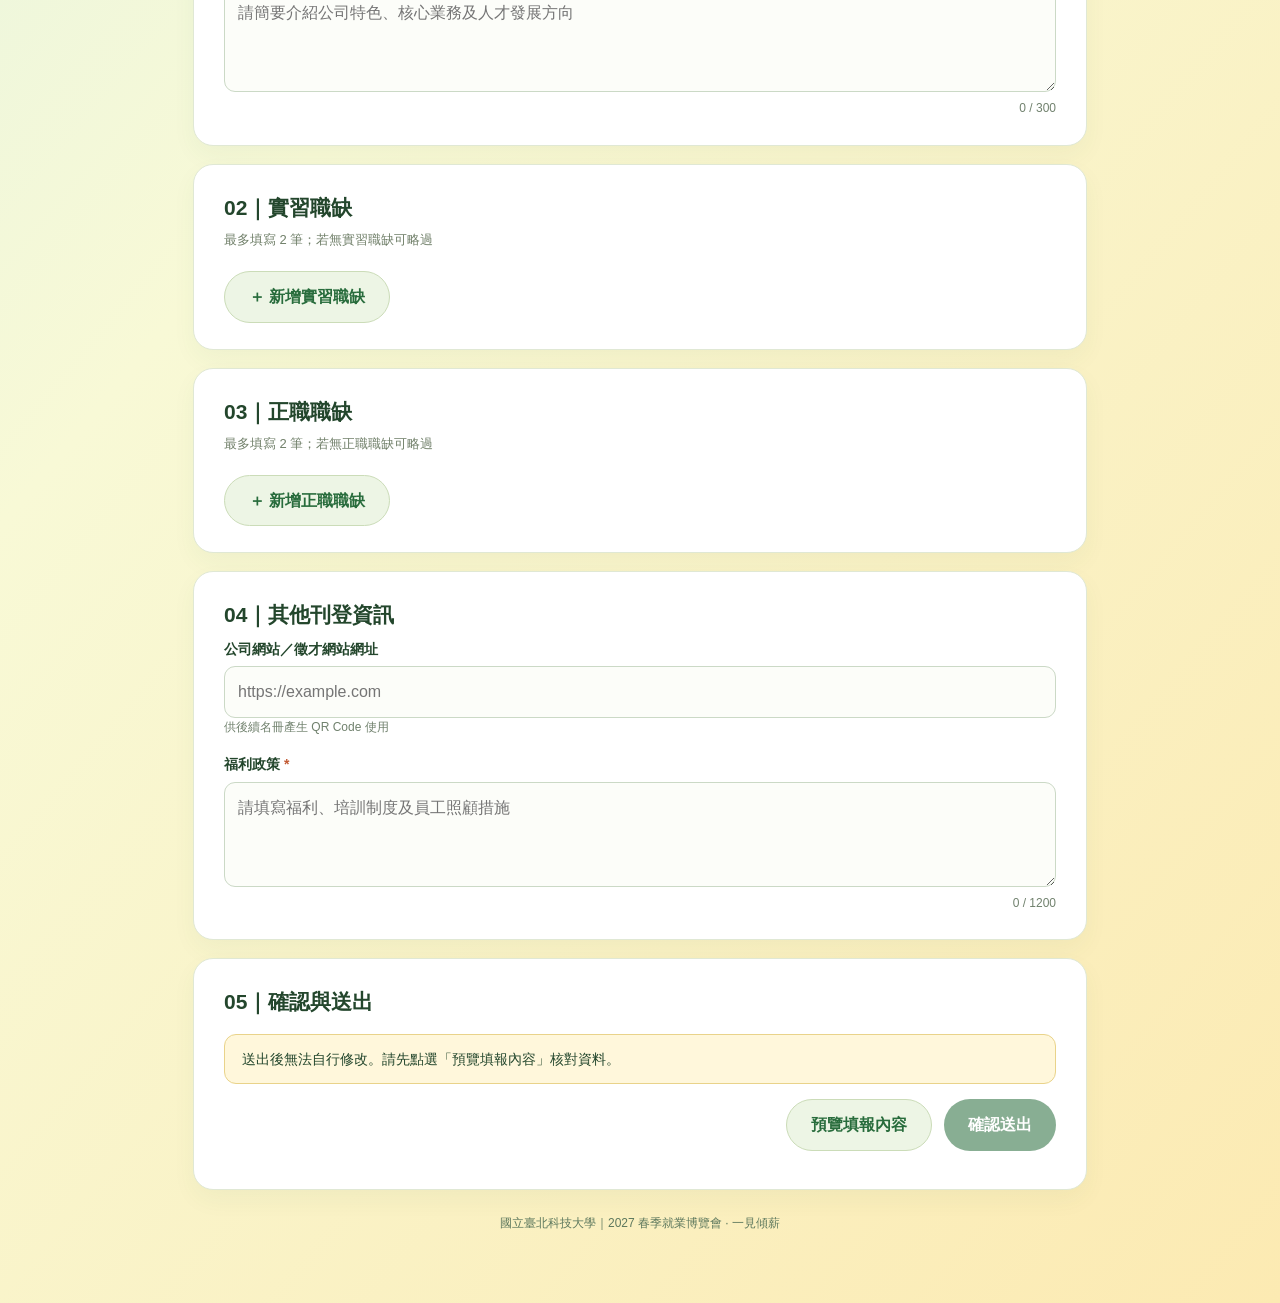
==== commit ff41d3fe: "Add files via upload" ====
--- a/index.html
+++ b/index.html
@@ -1,11 +1,11 @@
 <!doctype html><html lang="zh-Hant"><head><meta charset="utf-8"><meta name="viewport" content="width=device-width,initial-scale=1"><title>一見傾薪｜2027春季企業名冊填報</title><style>
 :root{--green:#286c3c;--lime:#c7db70;--yellow:#f5d44d;--ink:#23462c;--pale:#f7faef}*{box-sizing:border-box}body{margin:0;background:linear-gradient(130deg,#d4f1ed,#f8f9d6 48%,#fceab2);color:var(--ink);font-family:'Noto Sans TC','Microsoft JhengHei',sans-serif;line-height:1.6}header img{width:100%;display:block}main{max-width:930px;margin:0 auto;padding:24px 18px 70px}.intro{background:#fffef6;border-radius:22px;padding:25px 30px;margin:0 0 22px;box-shadow:0 12px 35px #286c3c16;border:1px solid #dce7c5}.eyebrow{font-size:12px;letter-spacing:.2em;font-weight:800;color:#5e8b39}h1{margin:4px 0;font-size:clamp(25px,4vw,37px);color:var(--green)}.note{color:#64765e;font-size:14px;margin:8px 0}.progress{display:flex;gap:8px;margin:22px 0}.progress span{height:7px;border-radius:10px;flex:1;background:#dce5cf}.progress span.on{background:var(--green)}section{background:white;border:1px solid #e0e8d4;border-radius:20px;padding:26px 30px;margin-bottom:18px;box-shadow:0 10px 25px #286c3c0c}h2{font-size:21px;margin:0 0 6px}h3{font-size:17px;margin:0}.sub{color:#71806a;font-size:13px;margin:0 0 20px}.grid{display:grid;grid-template-columns:1fr 1fr;gap:16px}.full{grid-column:1/-1}label{display:block;font-weight:700;font-size:14px;margin-bottom:6px}.req{color:#c25a33}input,textarea,select{width:100%;padding:12px 13px;border:1px solid #cbd9c6;border-radius:11px;background:#fcfdf9;font:inherit;color:#203d29}textarea{min-height:105px;resize:vertical}input:focus,textarea:focus,select:focus{outline:2px solid #a7d47c;border-color:#286c3c}.job{background:var(--pale);border:1px solid #dce8c8;border-radius:15px;padding:19px;margin:12px 0}.job-head{display:flex;justify-content:space-between;align-items:center;margin-bottom:12px}.job .grid{gap:12px}.muted{font-size:12px;color:#70816d}.button{background:var(--green);color:#fff;border:0;border-radius:30px;padding:12px 24px;font:inherit;font-weight:800;cursor:pointer}.button:disabled{opacity:.55;cursor:not-allowed}.secondary{background:#edf5e5;color:var(--green);border:1px solid #cbdcb8}.danger{background:transparent;color:#a14e32;border:0;cursor:pointer;font:inherit;font-size:13px}.actions{display:flex;gap:12px;justify-content:flex-end;flex-wrap:wrap}.warning{padding:13px 17px;border-radius:12px;background:#fff7db;border:1px solid #e9d38a;font-size:14px;margin:15px 0}.preview{white-space:pre-wrap;background:#f5f8ee;border-radius:12px;padding:18px;font-size:14px;max-height:420px;overflow:auto}.hidden{display:none!important}.department-picker{border:1px solid #cbd9c6;border-radius:12px;padding:14px;background:#fcfdf9}.checkline{display:flex;align-items:center;gap:9px;font-weight:500;margin:0;padding:7px 4px;cursor:pointer}.checkline input{width:18px;height:18px;accent-color:var(--green);flex:none}.all-line{font-weight:800;background:#eef6e5;border-radius:8px;padding:10px}.selection-count{font-size:13px;font-weight:800;color:var(--green);margin:12px 0}.dept-group{border-top:1px solid #e2eadb;padding:9px 0}.dept-group summary{cursor:pointer;font-weight:800}.dept-options{display:grid;grid-template-columns:repeat(2,minmax(0,1fr));gap:2px 14px;padding:8px 0}.counter{text-align:right;color:#70816d;font-size:12px}.status{margin:12px 0;font-weight:700}footer{text-align:center;color:#5d785d;font-size:12px;margin-top:24px}@media(max-width:650px){.grid,.dept-options{grid-template-columns:1fr}.full{grid-column:auto}section,.intro{padding:20px 18px}main{padding:15px 12px 45px}}
-</style></head><body><header><img src="banner.png" alt="2027春季校園徵才活動 一見傾薪主視覺"></header><main><div class="intro"><div class="eyebrow">2027 SPRING CAREER FAIR · NTUT</div><h1>企業名冊資料填報</h1><p class="note">請填寫預計刊登於春季就業博覽會企業名冊的資料。送出後無法自行修改，請於送出前確認內容。</p><div class="progress"><span class="on"></span><span class="on"></span><span class="on"></span></div></div><form id="form"><section><h2>01｜企業基本資料</h2><p class="sub">刊登資訊請使用正式名稱與對外公開文字</p><div class="grid"><div><label for="company">公司名稱 <b class="req">*</b></label><input id="company" name="company" required maxlength="100" placeholder="請填寫公司完整名稱"></div><div><label for="industryMajor">產業大類 <b class="req">*</b></label><select id="industryMajor" required><option value="">請選擇產業大類</option></select><div class="muted">依2026年行業統計分類第12次修正。</div></div><div><label for="industryMinor">產業細分類（中類） <b class="req">*</b></label><select id="industryMinor" required disabled><option value="">請先選擇產業大類</option></select><input type="hidden" id="industry" name="industry"><div class="muted">選擇大類後，會顯示對應的產業中類。</div></div><div class="full"><label for="departments">需求科系 <b class="req">*</b></label><div id="departmentPicker" class="department-picker"><label class="checkline all-line"><input type="checkbox" id="allDepartments" value="不限科系">不限科系</label><div class="muted">依學院勾選，最多 6 個；選擇「不限科系」即不需再勾選其他系所。</div><div id="departmentCount" class="selection-count" aria-live="polite">已選擇 0 / 6 個系所</div><details class="dept-group"><summary>機電學院 <span class="muted">（7）</span></summary><div class="dept-options"><label class="checkline"><input type="checkbox" class="dept-choice" value="機電科技博士班">機電科技博士班</label><label class="checkline"><input type="checkbox" class="dept-choice" value="製造科技研究所">製造科技研究所</label><label class="checkline"><input type="checkbox" class="dept-choice" value="自動化科技研究所">自動化科技研究所</label><label class="checkline"><input type="checkbox" class="dept-choice" value="機械工程系">機械工程系</label><label class="checkline"><input type="checkbox" class="dept-choice" value="車輛工程系">車輛工程系</label><label class="checkline"><input type="checkbox" class="dept-choice" value="能源與冷凍空調工程系">能源與冷凍空調工程系</label><label class="checkline"><input type="checkbox" class="dept-choice" value="五年制專科部智慧自動化工程科">五年制專科部智慧自動化工程科</label></div></details><details class="dept-group"><summary>電資學院 <span class="muted">（5）</span></summary><div class="dept-options"><label class="checkline"><input type="checkbox" class="dept-choice" value="電機工程系">電機工程系</label><label class="checkline"><input type="checkbox" class="dept-choice" value="電子工程系">電子工程系</label><label class="checkline"><input type="checkbox" class="dept-choice" value="光電工程系">光電工程系</label><label class="checkline"><input type="checkbox" class="dept-choice" value="資訊工程系">資訊工程系</label><label class="checkline"><input type="checkbox" class="dept-choice" value="太空系統工程研究所">太空系統工程研究所</label></div></details><details class="dept-group"><summary>工程學院 <span class="muted">（7）</span></summary><div class="dept-options"><label class="checkline"><input type="checkbox" class="dept-choice" value="土木工程系">土木工程系</label><label class="checkline"><input type="checkbox" class="dept-choice" value="分子科學與工程系">分子科學與工程系</label><label class="checkline"><input type="checkbox" class="dept-choice" value="環境工程與管理研究所">環境工程與管理研究所</label><label class="checkline"><input type="checkbox" class="dept-choice" value="資源工程研究所">資源工程研究所</label><label class="checkline"><input type="checkbox" class="dept-choice" value="材料科學與工程研究所">材料科學與工程研究所</label><label class="checkline"><input type="checkbox" class="dept-choice" value="化學工程與生物科技系">化學工程與生物科技系</label><label class="checkline"><input type="checkbox" class="dept-choice" value="材料及資源工程系">材料及資源工程系</label></div></details><details class="dept-group"><summary>管理學院 <span class="muted">（4）</span></summary><div class="dept-options"><label class="checkline"><input type="checkbox" class="dept-choice" value="管理學院管理博士班">管理學院管理博士班</label><label class="checkline"><input type="checkbox" class="dept-choice" value="資訊與財金管理系">資訊與財金管理系</label><label class="checkline"><input type="checkbox" class="dept-choice" value="工業工程與管理系">工業工程與管理系</label><label class="checkline"><input type="checkbox" class="dept-choice" value="經營管理系">經營管理系</label></div></details><details class="dept-group"><summary>設計學院 <span class="muted">（4）</span></summary><div class="dept-options"><label class="checkline"><input type="checkbox" class="dept-choice" value="設計學院設計博士班">設計學院設計博士班</label><label class="checkline"><input type="checkbox" class="dept-choice" value="建築系">建築系</label><label class="checkline"><input type="checkbox" class="dept-choice" value="工業設計系">工業設計系</label><label class="checkline"><input type="checkbox" class="dept-choice" value="互動設計系">互動設計系</label></div></details><details class="dept-group"><summary>人文與社會科學學院 <span class="muted">（4）</span></summary><div class="dept-options"><label class="checkline"><input type="checkbox" class="dept-choice" value="技術及職業教育研究所">技術及職業教育研究所</label><label class="checkline"><input type="checkbox" class="dept-choice" value="智慧財產權研究所">智慧財產權研究所</label><label class="checkline"><input type="checkbox" class="dept-choice" value="應用英文系">應用英文系</label><label class="checkline"><input type="checkbox" class="dept-choice" value="文化事業發展系">文化事業發展系</label></div></details><details class="dept-group"><summary>創新前瞻科技研究學院 <span class="muted">（3）</span></summary><div class="dept-options"><label class="checkline"><input type="checkbox" class="dept-choice" value="人工智慧科技碩、博士學位學程">人工智慧科技碩、博士學位學程</label><label class="checkline"><input type="checkbox" class="dept-choice" value="資訊安全碩、博士學位學程">資訊安全碩、博士學位學程</label><label class="checkline"><input type="checkbox" class="dept-choice" value="半導體科技碩士學位學程">半導體科技碩士學位學程</label></div></details></div><input type="hidden" id="departments" name="departments"></div><div class="full"><label for="intro">公司簡介 <b class="req">*</b></label><textarea id="intro" name="intro" required maxlength="1200" placeholder="請簡要介紹公司特色、核心業務及人才發展方向"></textarea><div class="counter" id="introCount">0 / 1200</div></div></div></section><section><h2>02｜實習職缺</h2><p class="sub">最多填寫 2 筆；若無實習職缺可略過</p><div id="internships"></div><button type="button" class="button secondary" id="addIntern">＋ 新增實習職缺</button></section><section><h2>03｜正職職缺</h2><p class="sub">最多填寫 2 筆；若無正職職缺可略過</p><div id="positions"></div><button type="button" class="button secondary" id="addPosition">＋ 新增正職職缺</button></section><section><h2>04｜其他刊登資訊</h2><div class="grid"><div class="full"><label for="website">公司網站／徵才網站網址</label><input id="website" name="website" placeholder="https://example.com"><div class="muted">供後續名冊產生 QR Code 使用</div></div><div class="full"><label for="benefits">福利政策 <b class="req">*</b></label><textarea id="benefits" name="benefits" required maxlength="1200" placeholder="請填寫福利、培訓制度及員工照顧措施"></textarea><div class="counter" id="benefitsCount">0 / 1200</div></div></div></section><section><h2>05｜確認與送出</h2><div class="warning">送出後無法自行修改。請先點選「預覽填報內容」核對資料。</div><div class="actions"><button type="button" class="button secondary" id="previewBtn">預覽填報內容</button><button type="submit" class="button" id="submitBtn" disabled>確認送出</button></div><p id="status" class="status" role="status"></p></section></form><section id="previewSection" class="hidden"><h2>填報資料預覽</h2><p class="sub">請逐項確認資料，尤其是薪資與職缺內容</p><div id="previewContent" class="preview"></div><div class="actions" style="margin-top:18px"><button type="button" class="button secondary" id="backBtn">返回修改</button><button type="button" class="button" id="confirmBtn">資料無誤，確認送出</button></div></section><footer>國立臺北科技大學｜2027 春季就業博覽會 · 一見傾薪</footer></main><script>
+</style></head><body><header><img src="banner.png" alt="2027春季校園徵才活動 一見傾薪主視覺"></header><main><div class="intro"><div class="eyebrow">2027 SPRING CAREER FAIR · NTUT</div><h1>企業名冊資料填報</h1><p class="note">請填寫預計刊登於春季就業博覽會企業名冊的資料。送出後無法自行修改，請於送出前確認內容。</p><div class="progress"><span class="on"></span><span class="on"></span><span class="on"></span></div></div><form id="form"><section><h2>01｜企業基本資料</h2><p class="sub">刊登資訊請使用正式名稱與對外公開文字</p><div class="grid"><div><label for="company">公司名稱 <b class="req">*</b></label><input id="company" name="company" required maxlength="100" placeholder="請填寫公司完整名稱"></div><div><label for="industryMajor">產業大類 <b class="req">*</b></label><select id="industryMajor" required><option value="">請選擇產業大類</option></select><div class="muted">依2026年行業統計分類第12次修正。</div></div><div><label for="industryMinor">產業細分類（中類） <b class="req">*</b></label><select id="industryMinor" required disabled><option value="">請先選擇產業大類</option></select><input type="hidden" id="industry" name="industry"><div class="muted">選擇大類後，會顯示對應的產業中類。</div></div><div class="full"><label for="departments">需求科系 <b class="req">*</b></label><div id="departmentPicker" class="department-picker"><label class="checkline all-line"><input type="checkbox" id="allDepartments" value="不限科系">不限科系</label><div class="muted">依學院勾選，最多 6 個；選擇「不限科系」即不需再勾選其他系所。</div><div id="departmentCount" class="selection-count" aria-live="polite">已選擇 0 / 6 個系所</div><details class="dept-group"><summary>機電學院 <span class="muted">（7）</span></summary><div class="dept-options"><label class="checkline"><input type="checkbox" class="dept-choice" value="機電科技博士班">機電科技博士班</label><label class="checkline"><input type="checkbox" class="dept-choice" value="製造科技研究所">製造科技研究所</label><label class="checkline"><input type="checkbox" class="dept-choice" value="自動化科技研究所">自動化科技研究所</label><label class="checkline"><input type="checkbox" class="dept-choice" value="機械工程系">機械工程系</label><label class="checkline"><input type="checkbox" class="dept-choice" value="車輛工程系">車輛工程系</label><label class="checkline"><input type="checkbox" class="dept-choice" value="能源與冷凍空調工程系">能源與冷凍空調工程系</label><label class="checkline"><input type="checkbox" class="dept-choice" value="五年制專科部智慧自動化工程科">五年制專科部智慧自動化工程科</label></div></details><details class="dept-group"><summary>電資學院 <span class="muted">（5）</span></summary><div class="dept-options"><label class="checkline"><input type="checkbox" class="dept-choice" value="電機工程系">電機工程系</label><label class="checkline"><input type="checkbox" class="dept-choice" value="電子工程系">電子工程系</label><label class="checkline"><input type="checkbox" class="dept-choice" value="光電工程系">光電工程系</label><label class="checkline"><input type="checkbox" class="dept-choice" value="資訊工程系">資訊工程系</label><label class="checkline"><input type="checkbox" class="dept-choice" value="太空系統工程研究所">太空系統工程研究所</label></div></details><details class="dept-group"><summary>工程學院 <span class="muted">（7）</span></summary><div class="dept-options"><label class="checkline"><input type="checkbox" class="dept-choice" value="土木工程系">土木工程系</label><label class="checkline"><input type="checkbox" class="dept-choice" value="分子科學與工程系">分子科學與工程系</label><label class="checkline"><input type="checkbox" class="dept-choice" value="環境工程與管理研究所">環境工程與管理研究所</label><label class="checkline"><input type="checkbox" class="dept-choice" value="資源工程研究所">資源工程研究所</label><label class="checkline"><input type="checkbox" class="dept-choice" value="材料科學與工程研究所">材料科學與工程研究所</label><label class="checkline"><input type="checkbox" class="dept-choice" value="化學工程與生物科技系">化學工程與生物科技系</label><label class="checkline"><input type="checkbox" class="dept-choice" value="材料及資源工程系">材料及資源工程系</label></div></details><details class="dept-group"><summary>管理學院 <span class="muted">（4）</span></summary><div class="dept-options"><label class="checkline"><input type="checkbox" class="dept-choice" value="管理學院管理博士班">管理學院管理博士班</label><label class="checkline"><input type="checkbox" class="dept-choice" value="資訊與財金管理系">資訊與財金管理系</label><label class="checkline"><input type="checkbox" class="dept-choice" value="工業工程與管理系">工業工程與管理系</label><label class="checkline"><input type="checkbox" class="dept-choice" value="經營管理系">經營管理系</label></div></details><details class="dept-group"><summary>設計學院 <span class="muted">（4）</span></summary><div class="dept-options"><label class="checkline"><input type="checkbox" class="dept-choice" value="設計學院設計博士班">設計學院設計博士班</label><label class="checkline"><input type="checkbox" class="dept-choice" value="建築系">建築系</label><label class="checkline"><input type="checkbox" class="dept-choice" value="工業設計系">工業設計系</label><label class="checkline"><input type="checkbox" class="dept-choice" value="互動設計系">互動設計系</label></div></details><details class="dept-group"><summary>人文與社會科學學院 <span class="muted">（4）</span></summary><div class="dept-options"><label class="checkline"><input type="checkbox" class="dept-choice" value="技術及職業教育研究所">技術及職業教育研究所</label><label class="checkline"><input type="checkbox" class="dept-choice" value="智慧財產權研究所">智慧財產權研究所</label><label class="checkline"><input type="checkbox" class="dept-choice" value="應用英文系">應用英文系</label><label class="checkline"><input type="checkbox" class="dept-choice" value="文化事業發展系">文化事業發展系</label></div></details><details class="dept-group"><summary>創新前瞻科技研究學院 <span class="muted">（3）</span></summary><div class="dept-options"><label class="checkline"><input type="checkbox" class="dept-choice" value="人工智慧科技碩、博士學位學程">人工智慧科技碩、博士學位學程</label><label class="checkline"><input type="checkbox" class="dept-choice" value="資訊安全碩、博士學位學程">資訊安全碩、博士學位學程</label><label class="checkline"><input type="checkbox" class="dept-choice" value="半導體科技碩士學位學程">半導體科技碩士學位學程</label></div></details></div><input type="hidden" id="departments" name="departments"></div><div class="full"><label for="intro">公司簡介 <b class="req">*</b></label><textarea id="intro" name="intro" required maxlength="300" placeholder="請簡要介紹公司特色、核心業務及人才發展方向"></textarea><div class="counter" id="introCount">0 / 300</div></div></div></section><section><h2>02｜實習職缺</h2><p class="sub">最多填寫 2 筆；若無實習職缺可略過</p><div id="internships"></div><button type="button" class="button secondary" id="addIntern">＋ 新增實習職缺</button></section><section><h2>03｜正職職缺</h2><p class="sub">最多填寫 2 筆；若無正職職缺可略過</p><div id="positions"></div><button type="button" class="button secondary" id="addPosition">＋ 新增正職職缺</button></section><section><h2>04｜其他刊登資訊</h2><div class="grid"><div class="full"><label for="website">公司網站／徵才網站網址</label><input id="website" name="website" placeholder="https://example.com"><div class="muted">供後續名冊產生 QR Code 使用</div></div><div class="full"><label for="benefits">福利政策 <b class="req">*</b></label><textarea id="benefits" name="benefits" required maxlength="1200" placeholder="請填寫福利、培訓制度及員工照顧措施"></textarea><div class="counter" id="benefitsCount">0 / 1200</div></div></div></section><section><h2>05｜確認與送出</h2><div class="warning">送出後無法自行修改。請先點選「預覽填報內容」核對資料。</div><div class="actions"><button type="button" class="button secondary" id="previewBtn">預覽填報內容</button><button type="submit" class="button" id="submitBtn" disabled>確認送出</button></div><p id="status" class="status" role="status"></p></section></form><section id="previewSection" class="hidden"><h2>填報資料預覽</h2><p class="sub">請逐項確認資料，尤其是薪資與職缺內容</p><div id="previewContent" class="preview"></div><div class="actions" style="margin-top:18px"><button type="button" class="button secondary" id="backBtn">返回修改</button><button type="button" class="button" id="confirmBtn">資料無誤，確認送出</button></div></section><footer>國立臺北科技大學｜2027 春季就業博覽會 · 一見傾薪</footer></main><script>
 'use strict';
 // 部署 GAS 後，將 Web App /exec 網址填入此處。尚未設定時只提供預覽，不會假裝提交成功。
-const GAS_ENDPOINT='https://script.google.com/macros/s/AKfycbw4jzzyRGTMjcP0jKxZdXVl8fsBmkWDsJTqpjxzxdIzi78tINbIwVWZf7S0r9iLbICD/exec';
+const GAS_ENDPOINT='';
 const $=id=>document.getElementById(id);let previewReady=false;let sending=false;
-function addJob(kind){const wrap=$(kind),n=wrap.children.length;if(n>=2)return;const el=document.createElement('div');el.className='job';el.innerHTML=`<div class="job-head"><h3>${kind==='internships'?'實習':'正職'}職缺 ${n+1}</h3><button type="button" class="danger">移除此職缺</button></div><div class="grid"><div class="full"><label>職缺名稱 <b class="req">*</b></label><input data-field="title" maxlength="120" required placeholder="請輸入職缺名稱"></div><div class="full"><label>工作內容 <b class="req">*</b></label><textarea data-field="description" maxlength="1000" required placeholder="請說明工作職責與職務內容"></textarea></div><div class="full"><label>薪資 <b class="req">*</b></label><input data-field="salary" maxlength="120" required placeholder="例：月薪 NT$40,000 起／依公司規定"></div></div>`;el.querySelector('.danger').onclick=()=>{el.remove();renumber(kind);invalidate()};el.addEventListener('input',invalidate);wrap.append(el);renumber(kind);invalidate()}
+function addJob(kind){const wrap=$(kind),n=wrap.children.length;if(n>=2)return;const el=document.createElement('div');el.className='job';el.innerHTML=`<div class="job-head"><h3>${kind==='internships'?'實習':'正職'}職缺 ${n+1}</h3><button type="button" class="danger">移除此職缺</button></div><div class="grid"><div class="full"><label>職缺名稱 <b class="req">*</b></label><input data-field="title" maxlength="120" required placeholder="請輸入職缺名稱"></div><div class="full"><label>工作內容 <b class="req">*</b></label><textarea data-field="description" maxlength="180" required placeholder="請說明工作職責與職務內容"></textarea><div class="counter job-counter">0 / 180</div></div><div class="full"><label>薪資 <b class="req">*</b></label><input data-field="salary" maxlength="120" required placeholder="例：月薪 NT$40,000 起／依公司規定"></div></div>`;el.querySelector('.danger').onclick=()=>{el.remove();renumber(kind);invalidate()};el.addEventListener('input',e=>{if(e.target.matches('[data-field="description"]'))el.querySelector('.job-counter').textContent=e.target.value.length+' / 180';invalidate()});wrap.append(el);renumber(kind);invalidate()}
 function renumber(kind){[...$(kind).children].forEach((e,i)=>e.querySelector('h3').textContent=`${kind==='internships'?'實習':'正職'}職缺 ${i+1}`);$(kind==='internships'?'addIntern':'addPosition').disabled=$(kind).children.length>=2}
 function invalidate(){previewReady=false;$('submitBtn').disabled=true;$('previewSection').classList.add('hidden');$('status').textContent=''}
 function jobs(kind){return [...$(kind).children].map(el=>Object.fromEntries(['title','description','salary'].map(k=>[k,el.querySelector(`[data-field="${k}"]`).value.trim()]))) }
@@ -42,7 +42,9 @@
  try{
   const result=await submitToGAS(getData());
   if(!result||result.success!==true)throw Error(result?.message||'後端未確認寫入成功');
-  $('status').textContent='填報成功！編號：'+result.receipt;
+  $('status').textContent='已確認寫入成功，正在前往完成頁面…';
+  const url=new URL('success.html',window.location.href);url.searchParams.set('receipt',result.receipt||'');url.searchParams.set('company',$('company').value.trim());
+  window.location.assign(url.href);
   $('form').querySelectorAll('input,textarea,select,button').forEach(el=>el.disabled=true);
   $('previewSection').classList.add('hidden');
  }catch(err){$('status').textContent='送出未完成或無法確認：'+err.message+'。請先向承辦單位確認，避免重複填報。'}
@@ -50,5 +52,5 @@
 }
 function syncDepartments(){const all=$('allDepartments');const selected=[...document.querySelectorAll('.dept-choice:checked')];$('departments').value=all.checked?'不限科系':selected.map(x=>x.value).join('、');$('departmentCount').textContent=all.checked?'已選擇：不限科系':`已選擇 ${selected.length} / 6 個系所`;document.querySelectorAll('.dept-choice:not(:checked)').forEach(x=>x.disabled=all.checked||selected.length>=6);invalidate()}
 $('allDepartments').addEventListener('change',()=>{if($('allDepartments').checked)document.querySelectorAll('.dept-choice').forEach(x=>x.checked=false);syncDepartments()});document.querySelectorAll('.dept-choice').forEach(x=>x.addEventListener('change',()=>{if(x.checked)$('allDepartments').checked=false;syncDepartments()}));$('industryMajor').addEventListener('change',updateIndustryMinor);$('industryMinor').addEventListener('change',updateIndustryValue);
-$('addIntern').onclick=()=>addJob('internships');$('addPosition').onclick=()=>addJob('positions');$('previewBtn').onclick=renderPreview;$('backBtn').onclick=()=>{$('previewSection').classList.add('hidden');$('form').scrollIntoView({behavior:'smooth'})};$('confirmBtn').onclick=submitData;$('form').onsubmit=e=>{e.preventDefault();submitData()};$('form').addEventListener('input',e=>{if(e.target.id==='intro'||e.target.id==='benefits')$(e.target.id+'Count').textContent=`${e.target.value.length} / 1200`;invalidate()});
+$('addIntern').onclick=()=>addJob('internships');$('addPosition').onclick=()=>addJob('positions');$('previewBtn').onclick=renderPreview;$('backBtn').onclick=()=>{$('previewSection').classList.add('hidden');$('form').scrollIntoView({behavior:'smooth'})};$('confirmBtn').onclick=submitData;$('form').onsubmit=e=>{e.preventDefault();submitData()};$('form').addEventListener('input',e=>{if(e.target.id==='intro'||e.target.id==='benefits')$(e.target.id+'Count').textContent=`${e.target.value.length} / ${e.target.id==='intro'?300:1200}`;invalidate()});
 </script></body></html>
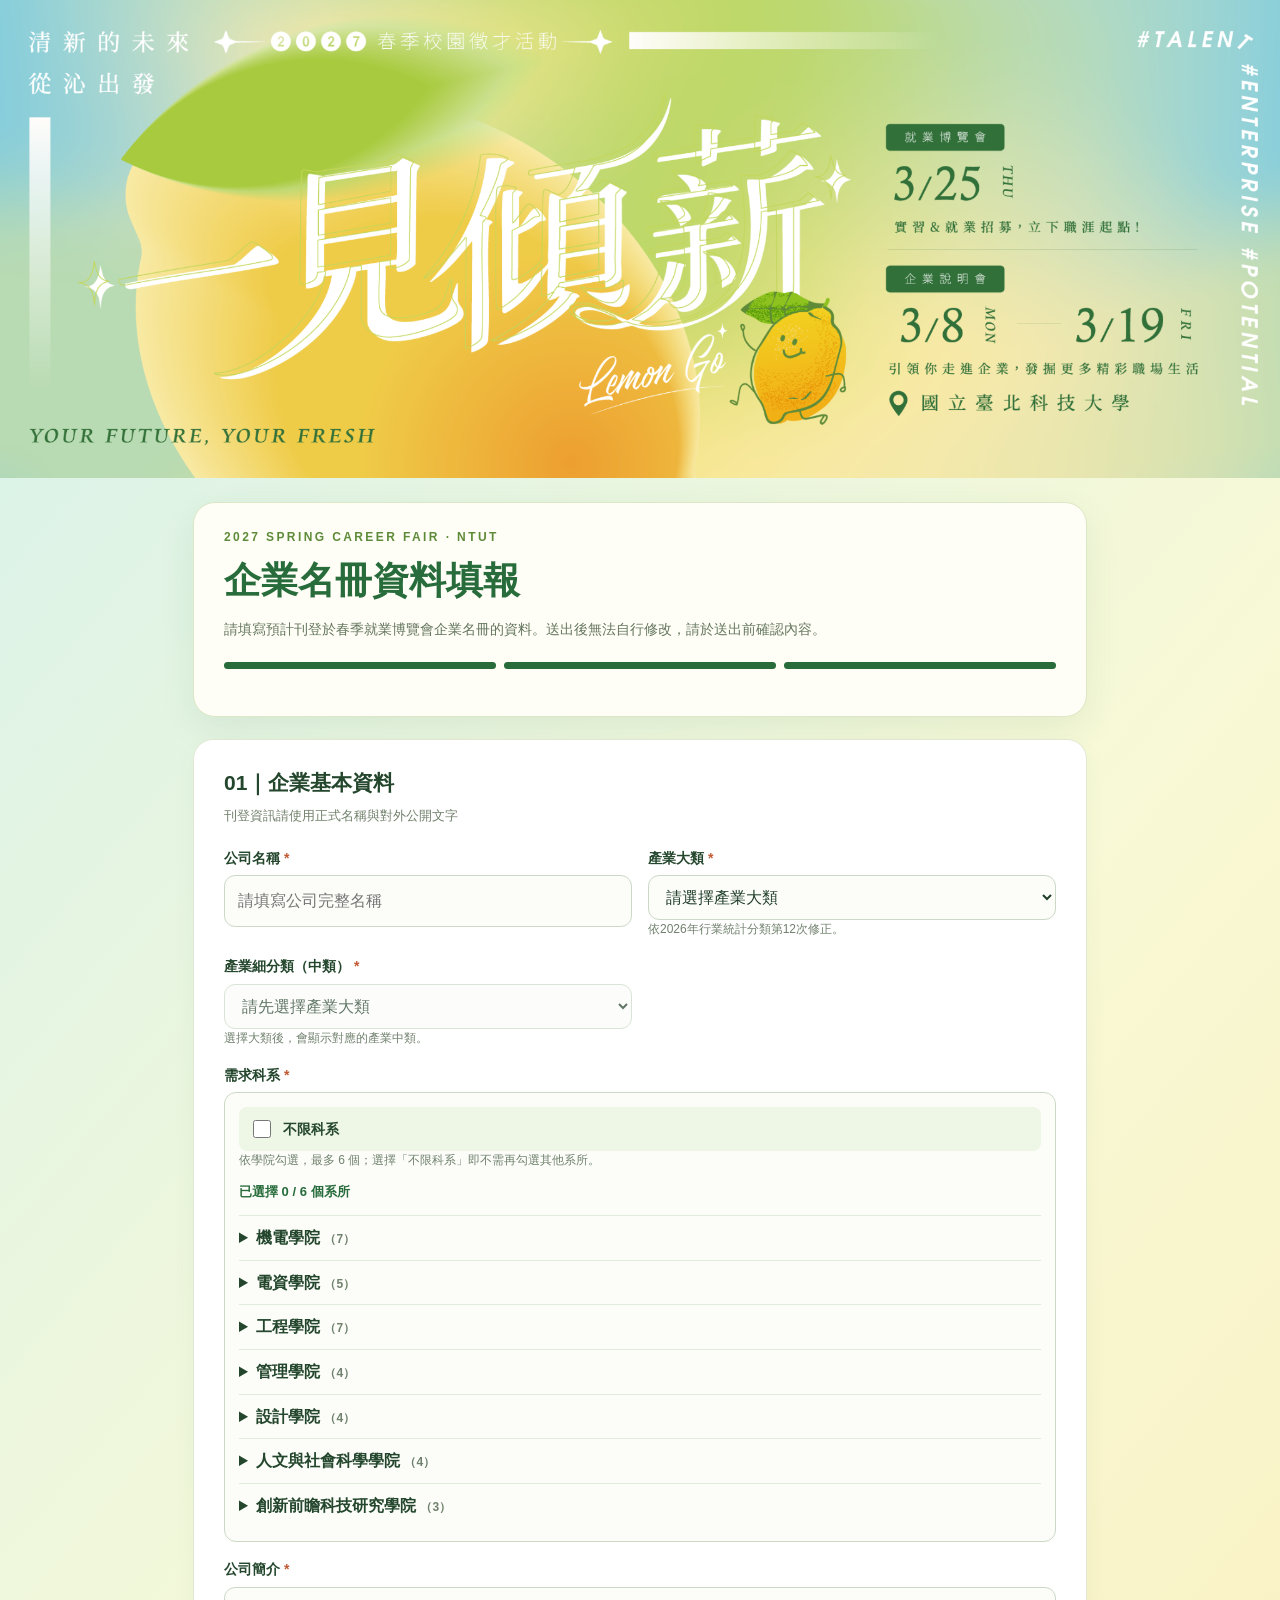
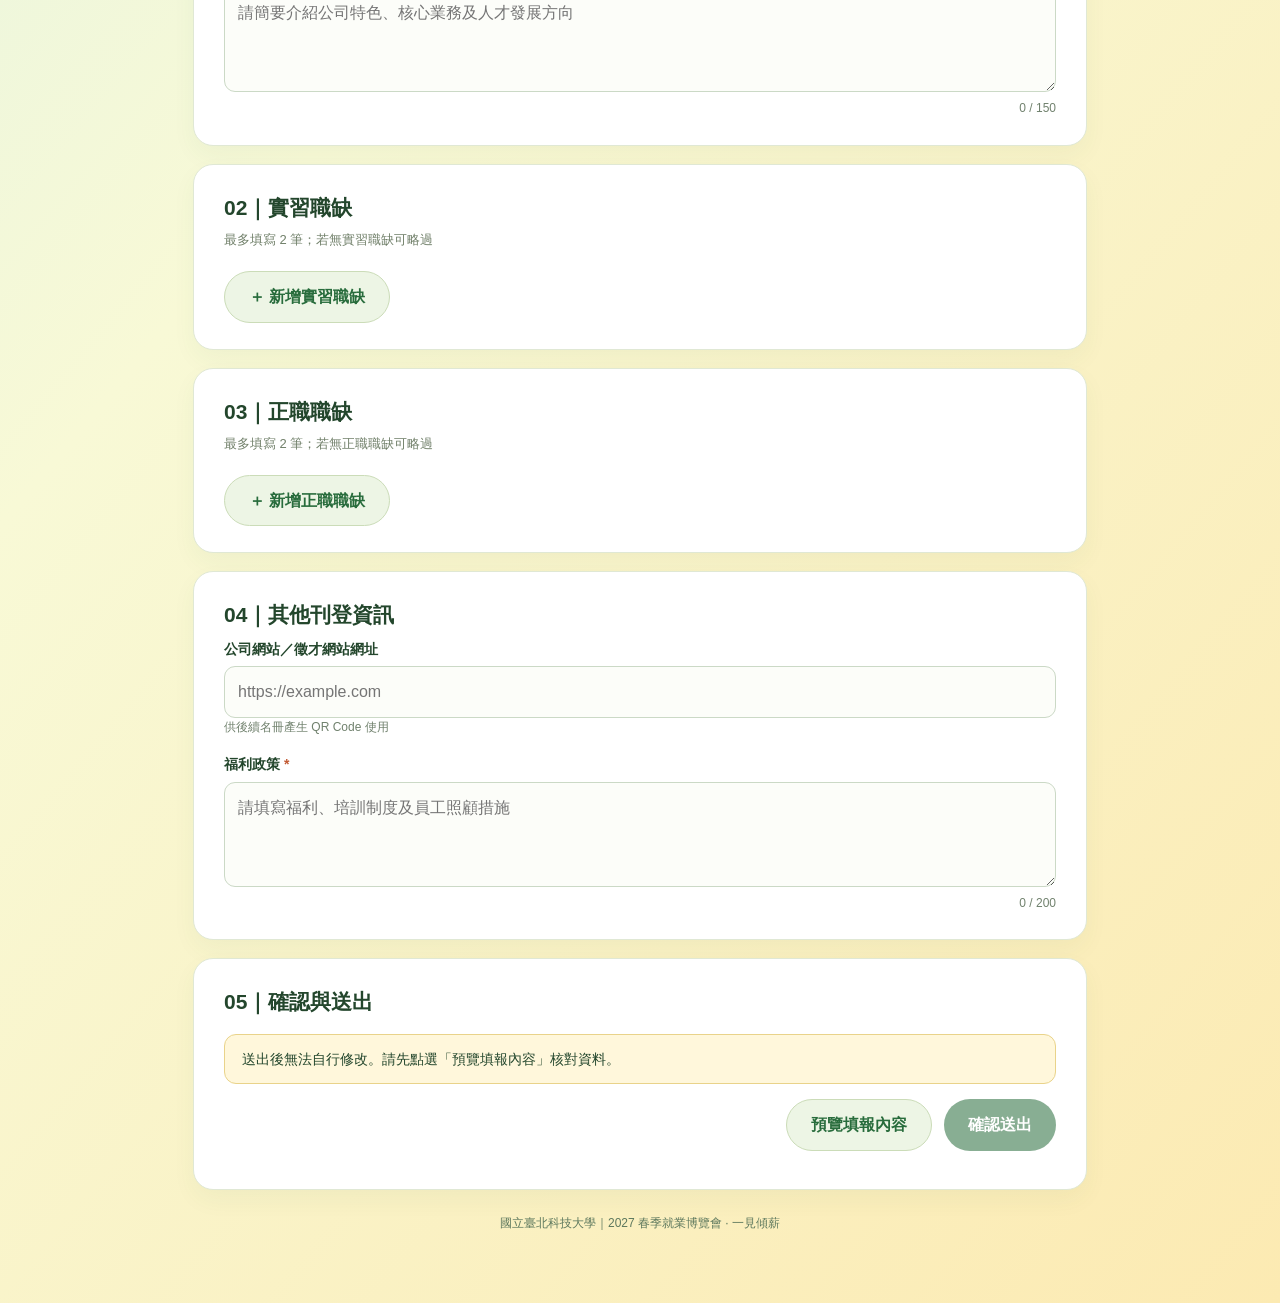
==== commit 376e0865: "Update index.html" ====
--- a/index.html
+++ b/index.html
@@ -1,11 +1,11 @@
 <!doctype html><html lang="zh-Hant"><head><meta charset="utf-8"><meta name="viewport" content="width=device-width,initial-scale=1"><title>一見傾薪｜2027春季企業名冊填報</title><style>
 :root{--green:#286c3c;--lime:#c7db70;--yellow:#f5d44d;--ink:#23462c;--pale:#f7faef}*{box-sizing:border-box}body{margin:0;background:linear-gradient(130deg,#d4f1ed,#f8f9d6 48%,#fceab2);color:var(--ink);font-family:'Noto Sans TC','Microsoft JhengHei',sans-serif;line-height:1.6}header img{width:100%;display:block}main{max-width:930px;margin:0 auto;padding:24px 18px 70px}.intro{background:#fffef6;border-radius:22px;padding:25px 30px;margin:0 0 22px;box-shadow:0 12px 35px #286c3c16;border:1px solid #dce7c5}.eyebrow{font-size:12px;letter-spacing:.2em;font-weight:800;color:#5e8b39}h1{margin:4px 0;font-size:clamp(25px,4vw,37px);color:var(--green)}.note{color:#64765e;font-size:14px;margin:8px 0}.progress{display:flex;gap:8px;margin:22px 0}.progress span{height:7px;border-radius:10px;flex:1;background:#dce5cf}.progress span.on{background:var(--green)}section{background:white;border:1px solid #e0e8d4;border-radius:20px;padding:26px 30px;margin-bottom:18px;box-shadow:0 10px 25px #286c3c0c}h2{font-size:21px;margin:0 0 6px}h3{font-size:17px;margin:0}.sub{color:#71806a;font-size:13px;margin:0 0 20px}.grid{display:grid;grid-template-columns:1fr 1fr;gap:16px}.full{grid-column:1/-1}label{display:block;font-weight:700;font-size:14px;margin-bottom:6px}.req{color:#c25a33}input,textarea,select{width:100%;padding:12px 13px;border:1px solid #cbd9c6;border-radius:11px;background:#fcfdf9;font:inherit;color:#203d29}textarea{min-height:105px;resize:vertical}input:focus,textarea:focus,select:focus{outline:2px solid #a7d47c;border-color:#286c3c}.job{background:var(--pale);border:1px solid #dce8c8;border-radius:15px;padding:19px;margin:12px 0}.job-head{display:flex;justify-content:space-between;align-items:center;margin-bottom:12px}.job .grid{gap:12px}.muted{font-size:12px;color:#70816d}.button{background:var(--green);color:#fff;border:0;border-radius:30px;padding:12px 24px;font:inherit;font-weight:800;cursor:pointer}.button:disabled{opacity:.55;cursor:not-allowed}.secondary{background:#edf5e5;color:var(--green);border:1px solid #cbdcb8}.danger{background:transparent;color:#a14e32;border:0;cursor:pointer;font:inherit;font-size:13px}.actions{display:flex;gap:12px;justify-content:flex-end;flex-wrap:wrap}.warning{padding:13px 17px;border-radius:12px;background:#fff7db;border:1px solid #e9d38a;font-size:14px;margin:15px 0}.preview{white-space:pre-wrap;background:#f5f8ee;border-radius:12px;padding:18px;font-size:14px;max-height:420px;overflow:auto}.hidden{display:none!important}.department-picker{border:1px solid #cbd9c6;border-radius:12px;padding:14px;background:#fcfdf9}.checkline{display:flex;align-items:center;gap:9px;font-weight:500;margin:0;padding:7px 4px;cursor:pointer}.checkline input{width:18px;height:18px;accent-color:var(--green);flex:none}.all-line{font-weight:800;background:#eef6e5;border-radius:8px;padding:10px}.selection-count{font-size:13px;font-weight:800;color:var(--green);margin:12px 0}.dept-group{border-top:1px solid #e2eadb;padding:9px 0}.dept-group summary{cursor:pointer;font-weight:800}.dept-options{display:grid;grid-template-columns:repeat(2,minmax(0,1fr));gap:2px 14px;padding:8px 0}.counter{text-align:right;color:#70816d;font-size:12px}.status{margin:12px 0;font-weight:700}footer{text-align:center;color:#5d785d;font-size:12px;margin-top:24px}@media(max-width:650px){.grid,.dept-options{grid-template-columns:1fr}.full{grid-column:auto}section,.intro{padding:20px 18px}main{padding:15px 12px 45px}}
-</style></head><body><header><img src="banner.png" alt="2027春季校園徵才活動 一見傾薪主視覺"></header><main><div class="intro"><div class="eyebrow">2027 SPRING CAREER FAIR · NTUT</div><h1>企業名冊資料填報</h1><p class="note">請填寫預計刊登於春季就業博覽會企業名冊的資料。送出後無法自行修改，請於送出前確認內容。</p><div class="progress"><span class="on"></span><span class="on"></span><span class="on"></span></div></div><form id="form"><section><h2>01｜企業基本資料</h2><p class="sub">刊登資訊請使用正式名稱與對外公開文字</p><div class="grid"><div><label for="company">公司名稱 <b class="req">*</b></label><input id="company" name="company" required maxlength="100" placeholder="請填寫公司完整名稱"></div><div><label for="industryMajor">產業大類 <b class="req">*</b></label><select id="industryMajor" required><option value="">請選擇產業大類</option></select><div class="muted">依2026年行業統計分類第12次修正。</div></div><div><label for="industryMinor">產業細分類（中類） <b class="req">*</b></label><select id="industryMinor" required disabled><option value="">請先選擇產業大類</option></select><input type="hidden" id="industry" name="industry"><div class="muted">選擇大類後，會顯示對應的產業中類。</div></div><div class="full"><label for="departments">需求科系 <b class="req">*</b></label><div id="departmentPicker" class="department-picker"><label class="checkline all-line"><input type="checkbox" id="allDepartments" value="不限科系">不限科系</label><div class="muted">依學院勾選，最多 6 個；選擇「不限科系」即不需再勾選其他系所。</div><div id="departmentCount" class="selection-count" aria-live="polite">已選擇 0 / 6 個系所</div><details class="dept-group"><summary>機電學院 <span class="muted">（7）</span></summary><div class="dept-options"><label class="checkline"><input type="checkbox" class="dept-choice" value="機電科技博士班">機電科技博士班</label><label class="checkline"><input type="checkbox" class="dept-choice" value="製造科技研究所">製造科技研究所</label><label class="checkline"><input type="checkbox" class="dept-choice" value="自動化科技研究所">自動化科技研究所</label><label class="checkline"><input type="checkbox" class="dept-choice" value="機械工程系">機械工程系</label><label class="checkline"><input type="checkbox" class="dept-choice" value="車輛工程系">車輛工程系</label><label class="checkline"><input type="checkbox" class="dept-choice" value="能源與冷凍空調工程系">能源與冷凍空調工程系</label><label class="checkline"><input type="checkbox" class="dept-choice" value="五年制專科部智慧自動化工程科">五年制專科部智慧自動化工程科</label></div></details><details class="dept-group"><summary>電資學院 <span class="muted">（5）</span></summary><div class="dept-options"><label class="checkline"><input type="checkbox" class="dept-choice" value="電機工程系">電機工程系</label><label class="checkline"><input type="checkbox" class="dept-choice" value="電子工程系">電子工程系</label><label class="checkline"><input type="checkbox" class="dept-choice" value="光電工程系">光電工程系</label><label class="checkline"><input type="checkbox" class="dept-choice" value="資訊工程系">資訊工程系</label><label class="checkline"><input type="checkbox" class="dept-choice" value="太空系統工程研究所">太空系統工程研究所</label></div></details><details class="dept-group"><summary>工程學院 <span class="muted">（7）</span></summary><div class="dept-options"><label class="checkline"><input type="checkbox" class="dept-choice" value="土木工程系">土木工程系</label><label class="checkline"><input type="checkbox" class="dept-choice" value="分子科學與工程系">分子科學與工程系</label><label class="checkline"><input type="checkbox" class="dept-choice" value="環境工程與管理研究所">環境工程與管理研究所</label><label class="checkline"><input type="checkbox" class="dept-choice" value="資源工程研究所">資源工程研究所</label><label class="checkline"><input type="checkbox" class="dept-choice" value="材料科學與工程研究所">材料科學與工程研究所</label><label class="checkline"><input type="checkbox" class="dept-choice" value="化學工程與生物科技系">化學工程與生物科技系</label><label class="checkline"><input type="checkbox" class="dept-choice" value="材料及資源工程系">材料及資源工程系</label></div></details><details class="dept-group"><summary>管理學院 <span class="muted">（4）</span></summary><div class="dept-options"><label class="checkline"><input type="checkbox" class="dept-choice" value="管理學院管理博士班">管理學院管理博士班</label><label class="checkline"><input type="checkbox" class="dept-choice" value="資訊與財金管理系">資訊與財金管理系</label><label class="checkline"><input type="checkbox" class="dept-choice" value="工業工程與管理系">工業工程與管理系</label><label class="checkline"><input type="checkbox" class="dept-choice" value="經營管理系">經營管理系</label></div></details><details class="dept-group"><summary>設計學院 <span class="muted">（4）</span></summary><div class="dept-options"><label class="checkline"><input type="checkbox" class="dept-choice" value="設計學院設計博士班">設計學院設計博士班</label><label class="checkline"><input type="checkbox" class="dept-choice" value="建築系">建築系</label><label class="checkline"><input type="checkbox" class="dept-choice" value="工業設計系">工業設計系</label><label class="checkline"><input type="checkbox" class="dept-choice" value="互動設計系">互動設計系</label></div></details><details class="dept-group"><summary>人文與社會科學學院 <span class="muted">（4）</span></summary><div class="dept-options"><label class="checkline"><input type="checkbox" class="dept-choice" value="技術及職業教育研究所">技術及職業教育研究所</label><label class="checkline"><input type="checkbox" class="dept-choice" value="智慧財產權研究所">智慧財產權研究所</label><label class="checkline"><input type="checkbox" class="dept-choice" value="應用英文系">應用英文系</label><label class="checkline"><input type="checkbox" class="dept-choice" value="文化事業發展系">文化事業發展系</label></div></details><details class="dept-group"><summary>創新前瞻科技研究學院 <span class="muted">（3）</span></summary><div class="dept-options"><label class="checkline"><input type="checkbox" class="dept-choice" value="人工智慧科技碩、博士學位學程">人工智慧科技碩、博士學位學程</label><label class="checkline"><input type="checkbox" class="dept-choice" value="資訊安全碩、博士學位學程">資訊安全碩、博士學位學程</label><label class="checkline"><input type="checkbox" class="dept-choice" value="半導體科技碩士學位學程">半導體科技碩士學位學程</label></div></details></div><input type="hidden" id="departments" name="departments"></div><div class="full"><label for="intro">公司簡介 <b class="req">*</b></label><textarea id="intro" name="intro" required maxlength="300" placeholder="請簡要介紹公司特色、核心業務及人才發展方向"></textarea><div class="counter" id="introCount">0 / 300</div></div></div></section><section><h2>02｜實習職缺</h2><p class="sub">最多填寫 2 筆；若無實習職缺可略過</p><div id="internships"></div><button type="button" class="button secondary" id="addIntern">＋ 新增實習職缺</button></section><section><h2>03｜正職職缺</h2><p class="sub">最多填寫 2 筆；若無正職職缺可略過</p><div id="positions"></div><button type="button" class="button secondary" id="addPosition">＋ 新增正職職缺</button></section><section><h2>04｜其他刊登資訊</h2><div class="grid"><div class="full"><label for="website">公司網站／徵才網站網址</label><input id="website" name="website" placeholder="https://example.com"><div class="muted">供後續名冊產生 QR Code 使用</div></div><div class="full"><label for="benefits">福利政策 <b class="req">*</b></label><textarea id="benefits" name="benefits" required maxlength="1200" placeholder="請填寫福利、培訓制度及員工照顧措施"></textarea><div class="counter" id="benefitsCount">0 / 1200</div></div></div></section><section><h2>05｜確認與送出</h2><div class="warning">送出後無法自行修改。請先點選「預覽填報內容」核對資料。</div><div class="actions"><button type="button" class="button secondary" id="previewBtn">預覽填報內容</button><button type="submit" class="button" id="submitBtn" disabled>確認送出</button></div><p id="status" class="status" role="status"></p></section></form><section id="previewSection" class="hidden"><h2>填報資料預覽</h2><p class="sub">請逐項確認資料，尤其是薪資與職缺內容</p><div id="previewContent" class="preview"></div><div class="actions" style="margin-top:18px"><button type="button" class="button secondary" id="backBtn">返回修改</button><button type="button" class="button" id="confirmBtn">資料無誤，確認送出</button></div></section><footer>國立臺北科技大學｜2027 春季就業博覽會 · 一見傾薪</footer></main><script>
+</style></head><body><header><img src="banner.png" alt="2027春季校園徵才活動 一見傾薪主視覺"></header><main><div class="intro"><div class="eyebrow">2027 SPRING CAREER FAIR · NTUT</div><h1>企業名冊資料填報</h1><p class="note">請填寫預計刊登於春季就業博覽會企業名冊的資料。送出後無法自行修改，請於送出前確認內容。</p><div class="progress"><span class="on"></span><span class="on"></span><span class="on"></span></div></div><form id="form"><section><h2>01｜企業基本資料</h2><p class="sub">刊登資訊請使用正式名稱與對外公開文字</p><div class="grid"><div><label for="company">公司名稱 <b class="req">*</b></label><input id="company" name="company" required maxlength="100" placeholder="請填寫公司完整名稱"></div><div><label for="industryMajor">產業大類 <b class="req">*</b></label><select id="industryMajor" required><option value="">請選擇產業大類</option></select><div class="muted">依2026年行業統計分類第12次修正。</div></div><div><label for="industryMinor">產業細分類（中類） <b class="req">*</b></label><select id="industryMinor" required disabled><option value="">請先選擇產業大類</option></select><input type="hidden" id="industry" name="industry"><div class="muted">選擇大類後，會顯示對應的產業中類。</div></div><div class="full"><label for="departments">需求科系 <b class="req">*</b></label><div id="departmentPicker" class="department-picker"><label class="checkline all-line"><input type="checkbox" id="allDepartments" value="不限科系">不限科系</label><div class="muted">依學院勾選，最多 6 個；選擇「不限科系」即不需再勾選其他系所。</div><div id="departmentCount" class="selection-count" aria-live="polite">已選擇 0 / 6 個系所</div><details class="dept-group"><summary>機電學院 <span class="muted">（7）</span></summary><div class="dept-options"><label class="checkline"><input type="checkbox" class="dept-choice" value="機電科技博士班">機電科技博士班</label><label class="checkline"><input type="checkbox" class="dept-choice" value="製造科技研究所">製造科技研究所</label><label class="checkline"><input type="checkbox" class="dept-choice" value="自動化科技研究所">自動化科技研究所</label><label class="checkline"><input type="checkbox" class="dept-choice" value="機械工程系">機械工程系</label><label class="checkline"><input type="checkbox" class="dept-choice" value="車輛工程系">車輛工程系</label><label class="checkline"><input type="checkbox" class="dept-choice" value="能源與冷凍空調工程系">能源與冷凍空調工程系</label><label class="checkline"><input type="checkbox" class="dept-choice" value="五年制專科部智慧自動化工程科">五年制專科部智慧自動化工程科</label></div></details><details class="dept-group"><summary>電資學院 <span class="muted">（5）</span></summary><div class="dept-options"><label class="checkline"><input type="checkbox" class="dept-choice" value="電機工程系">電機工程系</label><label class="checkline"><input type="checkbox" class="dept-choice" value="電子工程系">電子工程系</label><label class="checkline"><input type="checkbox" class="dept-choice" value="光電工程系">光電工程系</label><label class="checkline"><input type="checkbox" class="dept-choice" value="資訊工程系">資訊工程系</label><label class="checkline"><input type="checkbox" class="dept-choice" value="太空系統工程研究所">太空系統工程研究所</label></div></details><details class="dept-group"><summary>工程學院 <span class="muted">（7）</span></summary><div class="dept-options"><label class="checkline"><input type="checkbox" class="dept-choice" value="土木工程系">土木工程系</label><label class="checkline"><input type="checkbox" class="dept-choice" value="分子科學與工程系">分子科學與工程系</label><label class="checkline"><input type="checkbox" class="dept-choice" value="環境工程與管理研究所">環境工程與管理研究所</label><label class="checkline"><input type="checkbox" class="dept-choice" value="資源工程研究所">資源工程研究所</label><label class="checkline"><input type="checkbox" class="dept-choice" value="材料科學與工程研究所">材料科學與工程研究所</label><label class="checkline"><input type="checkbox" class="dept-choice" value="化學工程與生物科技系">化學工程與生物科技系</label><label class="checkline"><input type="checkbox" class="dept-choice" value="材料及資源工程系">材料及資源工程系</label></div></details><details class="dept-group"><summary>管理學院 <span class="muted">（4）</span></summary><div class="dept-options"><label class="checkline"><input type="checkbox" class="dept-choice" value="管理學院管理博士班">管理學院管理博士班</label><label class="checkline"><input type="checkbox" class="dept-choice" value="資訊與財金管理系">資訊與財金管理系</label><label class="checkline"><input type="checkbox" class="dept-choice" value="工業工程與管理系">工業工程與管理系</label><label class="checkline"><input type="checkbox" class="dept-choice" value="經營管理系">經營管理系</label></div></details><details class="dept-group"><summary>設計學院 <span class="muted">（4）</span></summary><div class="dept-options"><label class="checkline"><input type="checkbox" class="dept-choice" value="設計學院設計博士班">設計學院設計博士班</label><label class="checkline"><input type="checkbox" class="dept-choice" value="建築系">建築系</label><label class="checkline"><input type="checkbox" class="dept-choice" value="工業設計系">工業設計系</label><label class="checkline"><input type="checkbox" class="dept-choice" value="互動設計系">互動設計系</label></div></details><details class="dept-group"><summary>人文與社會科學學院 <span class="muted">（4）</span></summary><div class="dept-options"><label class="checkline"><input type="checkbox" class="dept-choice" value="技術及職業教育研究所">技術及職業教育研究所</label><label class="checkline"><input type="checkbox" class="dept-choice" value="智慧財產權研究所">智慧財產權研究所</label><label class="checkline"><input type="checkbox" class="dept-choice" value="應用英文系">應用英文系</label><label class="checkline"><input type="checkbox" class="dept-choice" value="文化事業發展系">文化事業發展系</label></div></details><details class="dept-group"><summary>創新前瞻科技研究學院 <span class="muted">（3）</span></summary><div class="dept-options"><label class="checkline"><input type="checkbox" class="dept-choice" value="人工智慧科技碩、博士學位學程">人工智慧科技碩、博士學位學程</label><label class="checkline"><input type="checkbox" class="dept-choice" value="資訊安全碩、博士學位學程">資訊安全碩、博士學位學程</label><label class="checkline"><input type="checkbox" class="dept-choice" value="半導體科技碩士學位學程">半導體科技碩士學位學程</label></div></details></div><input type="hidden" id="departments" name="departments"></div><div class="full"><label for="intro">公司簡介 <b class="req">*</b></label><textarea id="intro" name="intro" required maxlength="150" placeholder="請簡要介紹公司特色、核心業務及人才發展方向"></textarea><div class="counter" id="introCount">0 / 150</div></div></div></section><section><h2>02｜實習職缺</h2><p class="sub">最多填寫 2 筆；若無實習職缺可略過</p><div id="internships"></div><button type="button" class="button secondary" id="addIntern">＋ 新增實習職缺</button></section><section><h2>03｜正職職缺</h2><p class="sub">最多填寫 2 筆；若無正職職缺可略過</p><div id="positions"></div><button type="button" class="button secondary" id="addPosition">＋ 新增正職職缺</button></section><section><h2>04｜其他刊登資訊</h2><div class="grid"><div class="full"><label for="website">公司網站／徵才網站網址</label><input id="website" name="website" placeholder="https://example.com"><div class="muted">供後續名冊產生 QR Code 使用</div></div><div class="full"><label for="benefits">福利政策 <b class="req">*</b></label><textarea id="benefits" name="benefits" required maxlength="200" placeholder="請填寫福利、培訓制度及員工照顧措施"></textarea><div class="counter" id="benefitsCount">0 / 200</div></div></div></section><section><h2>05｜確認與送出</h2><div class="warning">送出後無法自行修改。請先點選「預覽填報內容」核對資料。</div><div class="actions"><button type="button" class="button secondary" id="previewBtn">預覽填報內容</button><button type="submit" class="button" id="submitBtn" disabled>確認送出</button></div><p id="status" class="status" role="status"></p></section></form><section id="previewSection" class="hidden"><h2>填報資料預覽</h2><p class="sub">請逐項確認資料，尤其是薪資與職缺內容</p><div id="previewContent" class="preview"></div><div class="actions" style="margin-top:18px"><button type="button" class="button secondary" id="backBtn">返回修改</button><button type="button" class="button" id="confirmBtn">資料無誤，確認送出</button></div></section><footer>國立臺北科技大學｜2027 春季就業博覽會 · 一見傾薪</footer></main><script>
 'use strict';
 // 部署 GAS 後，將 Web App /exec 網址填入此處。尚未設定時只提供預覽，不會假裝提交成功。
-const GAS_ENDPOINT='';
+const GAS_ENDPOINT='https://script.google.com/macros/s/AKfycbw4jzzyRGTMjcP0jKxZdXVl8fsBmkWDsJTqpjxzxdIzi78tINbIwVWZf7S0r9iLbICD/exec';
 const $=id=>document.getElementById(id);let previewReady=false;let sending=false;
-function addJob(kind){const wrap=$(kind),n=wrap.children.length;if(n>=2)return;const el=document.createElement('div');el.className='job';el.innerHTML=`<div class="job-head"><h3>${kind==='internships'?'實習':'正職'}職缺 ${n+1}</h3><button type="button" class="danger">移除此職缺</button></div><div class="grid"><div class="full"><label>職缺名稱 <b class="req">*</b></label><input data-field="title" maxlength="120" required placeholder="請輸入職缺名稱"></div><div class="full"><label>工作內容 <b class="req">*</b></label><textarea data-field="description" maxlength="180" required placeholder="請說明工作職責與職務內容"></textarea><div class="counter job-counter">0 / 180</div></div><div class="full"><label>薪資 <b class="req">*</b></label><input data-field="salary" maxlength="120" required placeholder="例：月薪 NT$40,000 起／依公司規定"></div></div>`;el.querySelector('.danger').onclick=()=>{el.remove();renumber(kind);invalidate()};el.addEventListener('input',e=>{if(e.target.matches('[data-field="description"]'))el.querySelector('.job-counter').textContent=e.target.value.length+' / 180';invalidate()});wrap.append(el);renumber(kind);invalidate()}
+function addJob(kind){const wrap=$(kind),n=wrap.children.length;if(n>=2)return;const el=document.createElement('div');el.className='job';el.innerHTML=`<div class="job-head"><h3>${kind==='internships'?'實習':'正職'}職缺 ${n+1}</h3><button type="button" class="danger">移除此職缺</button></div><div class="grid"><div class="full"><label>職缺名稱 <b class="req">*</b></label><input data-field="title" maxlength="12" required placeholder="請輸入職缺名稱"></div><div class="full"><label>工作內容 <b class="req">*</b></label><textarea data-field="description" maxlength="40" required placeholder="請說明工作職責與職務內容"></textarea><div class="counter job-counter">0 / 40</div></div><div class="full"><label>薪資 <b class="req">*</b></label><input data-field="salary" maxlength="15" required placeholder="例：月薪 NT$40,000 起／依公司規定"></div></div>`;el.querySelector('.danger').onclick=()=>{el.remove();renumber(kind);invalidate()};el.addEventListener('input',e=>{if(e.target.matches('[data-field="description"]'))el.querySelector('.job-counter').textContent=e.target.value.length+' / 40';invalidate()});wrap.append(el);renumber(kind);invalidate()}
 function renumber(kind){[...$(kind).children].forEach((e,i)=>e.querySelector('h3').textContent=`${kind==='internships'?'實習':'正職'}職缺 ${i+1}`);$(kind==='internships'?'addIntern':'addPosition').disabled=$(kind).children.length>=2}
 function invalidate(){previewReady=false;$('submitBtn').disabled=true;$('previewSection').classList.add('hidden');$('status').textContent=''}
 function jobs(kind){return [...$(kind).children].map(el=>Object.fromEntries(['title','description','salary'].map(k=>[k,el.querySelector(`[data-field="${k}"]`).value.trim()]))) }
@@ -20,13 +20,13 @@
 function submitToGAS(payload){
  return new Promise((resolve,reject)=>{
   const nonce=crypto.randomUUID ? crypto.randomUUID() : String(Date.now())+Math.random();
-  const iframe=document.createElement('iframe');iframe.name='rosterSubmitFrame';iframe.style.display='none';
+  const iframe=document.createElement('iframe');iframe.name='rosterSubmitFrame_'+nonce.replace(/[^a-zA-Z0-9]/g,'');iframe.style.display='none';
   const f=document.createElement('form');f.method='POST';f.action=GAS_ENDPOINT;f.target=iframe.name;f.style.display='none';
   const add=(name,value)=>{const input=document.createElement('input');input.type='hidden';input.name=name;input.value=value;f.append(input)};
   add('payload',JSON.stringify(payload));add('nonce',nonce);add('requestId',submissionId);
   let done=false;
   const clean=()=>{window.removeEventListener('message',receive);clearTimeout(timeout);f.remove();iframe.remove()};
-  const receive=event=>{if(event.source!==iframe.contentWindow)return;const msg=event.data;if(!msg||msg.type!=='NTUT_ROSTER_RESULT'||msg.nonce!==nonce)return;done=true;clean();resolve(msg.result)};
+  const receive=event=>{const msg=event.data;if(!msg||msg.type!=='NTUT_ROSTER_RESULT'||msg.nonce!==nonce)return;done=true;clean();resolve(msg.result)};
   window.addEventListener('message',receive);
   const timeout=setTimeout(()=>{if(!done){clean();reject(new Error('逾時，無法確認是否寫入；請聯絡承辦單位核對'))}},45000);
   document.body.append(iframe,f);f.submit();
@@ -48,9 +48,9 @@
   $('form').querySelectorAll('input,textarea,select,button').forEach(el=>el.disabled=true);
   $('previewSection').classList.add('hidden');
  }catch(err){$('status').textContent='送出未完成或無法確認：'+err.message+'。請先向承辦單位確認，避免重複填報。'}
- finally{sending=false;$('confirmBtn').disabled=false;if(!$('status').textContent.startsWith('填報成功'))$('submitBtn').disabled=false}
+ finally{sending=false;$('confirmBtn').disabled=false;if(!$('status').textContent.startsWith('已確認寫入成功'))$('submitBtn').disabled=false}
 }
 function syncDepartments(){const all=$('allDepartments');const selected=[...document.querySelectorAll('.dept-choice:checked')];$('departments').value=all.checked?'不限科系':selected.map(x=>x.value).join('、');$('departmentCount').textContent=all.checked?'已選擇：不限科系':`已選擇 ${selected.length} / 6 個系所`;document.querySelectorAll('.dept-choice:not(:checked)').forEach(x=>x.disabled=all.checked||selected.length>=6);invalidate()}
 $('allDepartments').addEventListener('change',()=>{if($('allDepartments').checked)document.querySelectorAll('.dept-choice').forEach(x=>x.checked=false);syncDepartments()});document.querySelectorAll('.dept-choice').forEach(x=>x.addEventListener('change',()=>{if(x.checked)$('allDepartments').checked=false;syncDepartments()}));$('industryMajor').addEventListener('change',updateIndustryMinor);$('industryMinor').addEventListener('change',updateIndustryValue);
-$('addIntern').onclick=()=>addJob('internships');$('addPosition').onclick=()=>addJob('positions');$('previewBtn').onclick=renderPreview;$('backBtn').onclick=()=>{$('previewSection').classList.add('hidden');$('form').scrollIntoView({behavior:'smooth'})};$('confirmBtn').onclick=submitData;$('form').onsubmit=e=>{e.preventDefault();submitData()};$('form').addEventListener('input',e=>{if(e.target.id==='intro'||e.target.id==='benefits')$(e.target.id+'Count').textContent=`${e.target.value.length} / ${e.target.id==='intro'?300:1200}`;invalidate()});
+$('addIntern').onclick=()=>addJob('internships');$('addPosition').onclick=()=>addJob('positions');$('previewBtn').onclick=renderPreview;$('backBtn').onclick=()=>{$('previewSection').classList.add('hidden');$('form').scrollIntoView({behavior:'smooth'})};$('confirmBtn').onclick=submitData;$('form').onsubmit=e=>{e.preventDefault();submitData()};$('form').addEventListener('input',e=>{if(e.target.id==='intro'||e.target.id==='benefits')$(e.target.id+'Count').textContent=`${e.target.value.length} / ${e.target.id==='intro'?150:200}`;invalidate()});
 </script></body></html>
